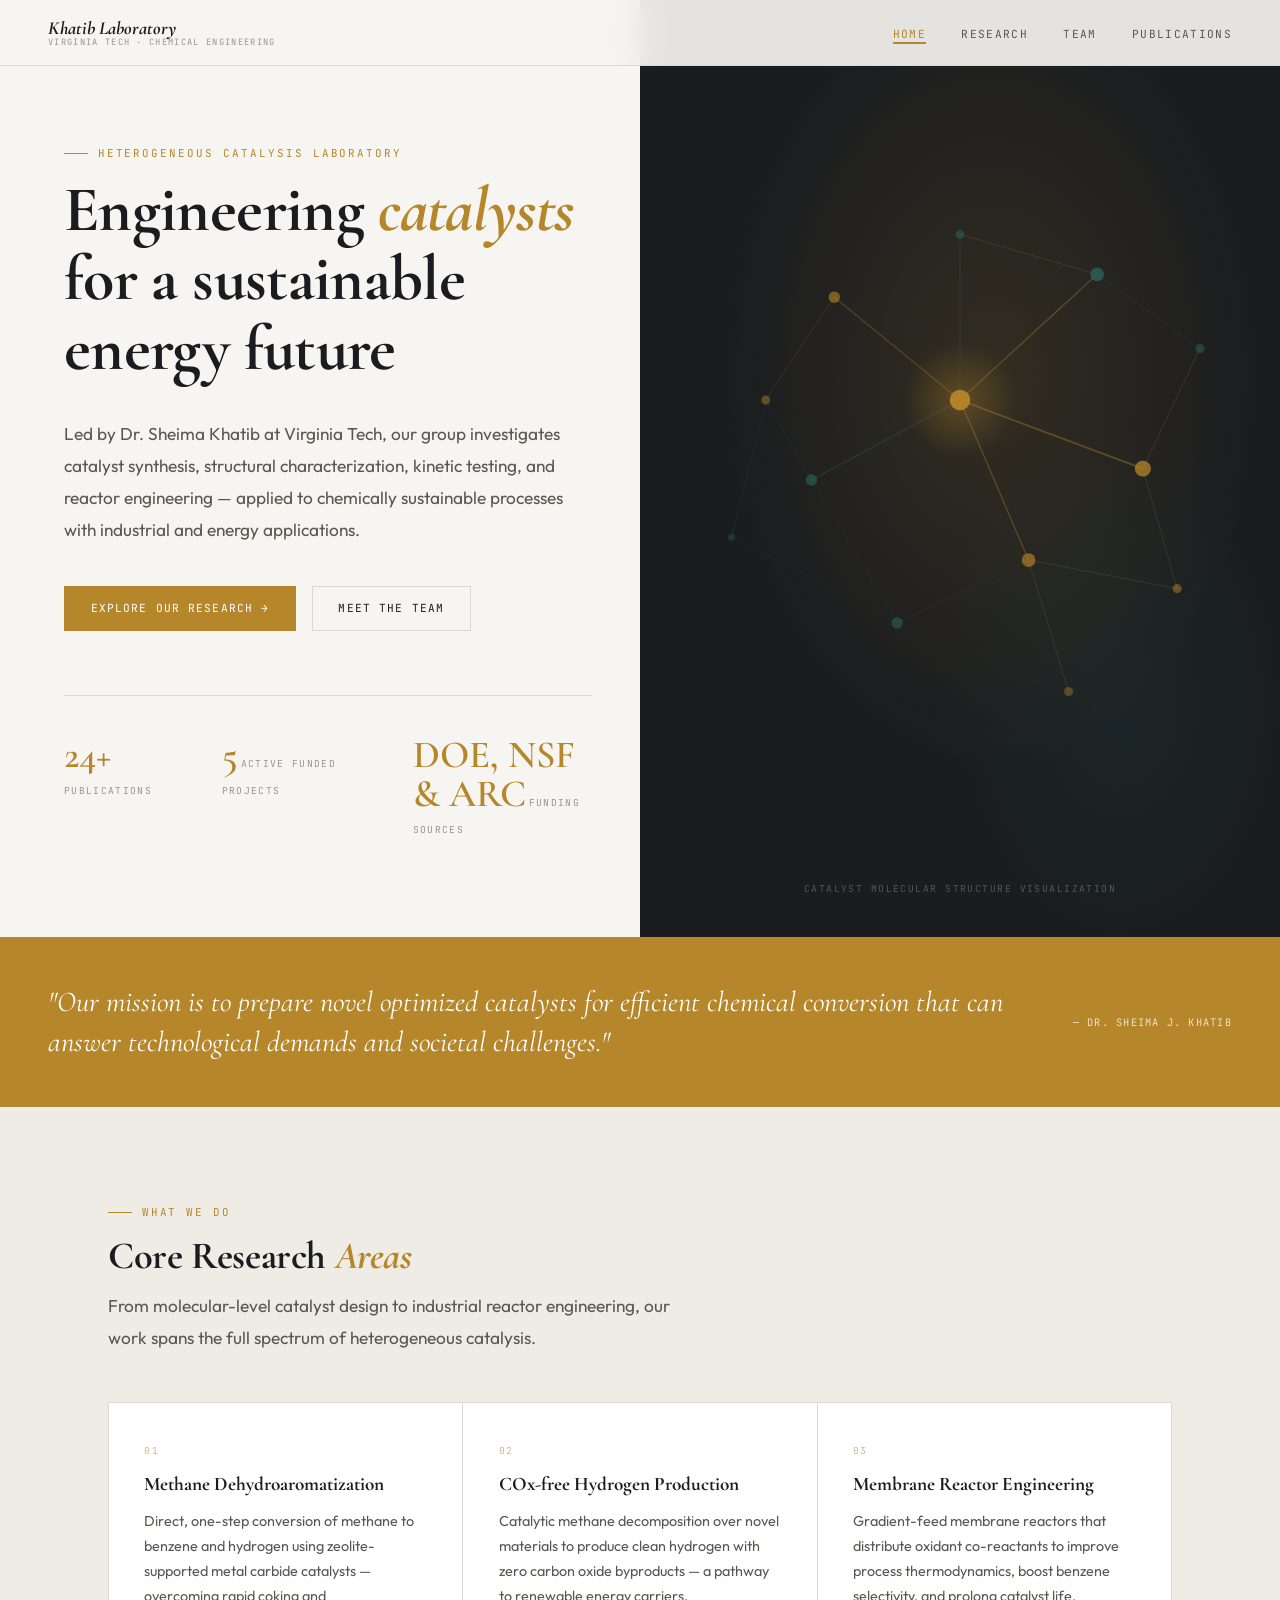
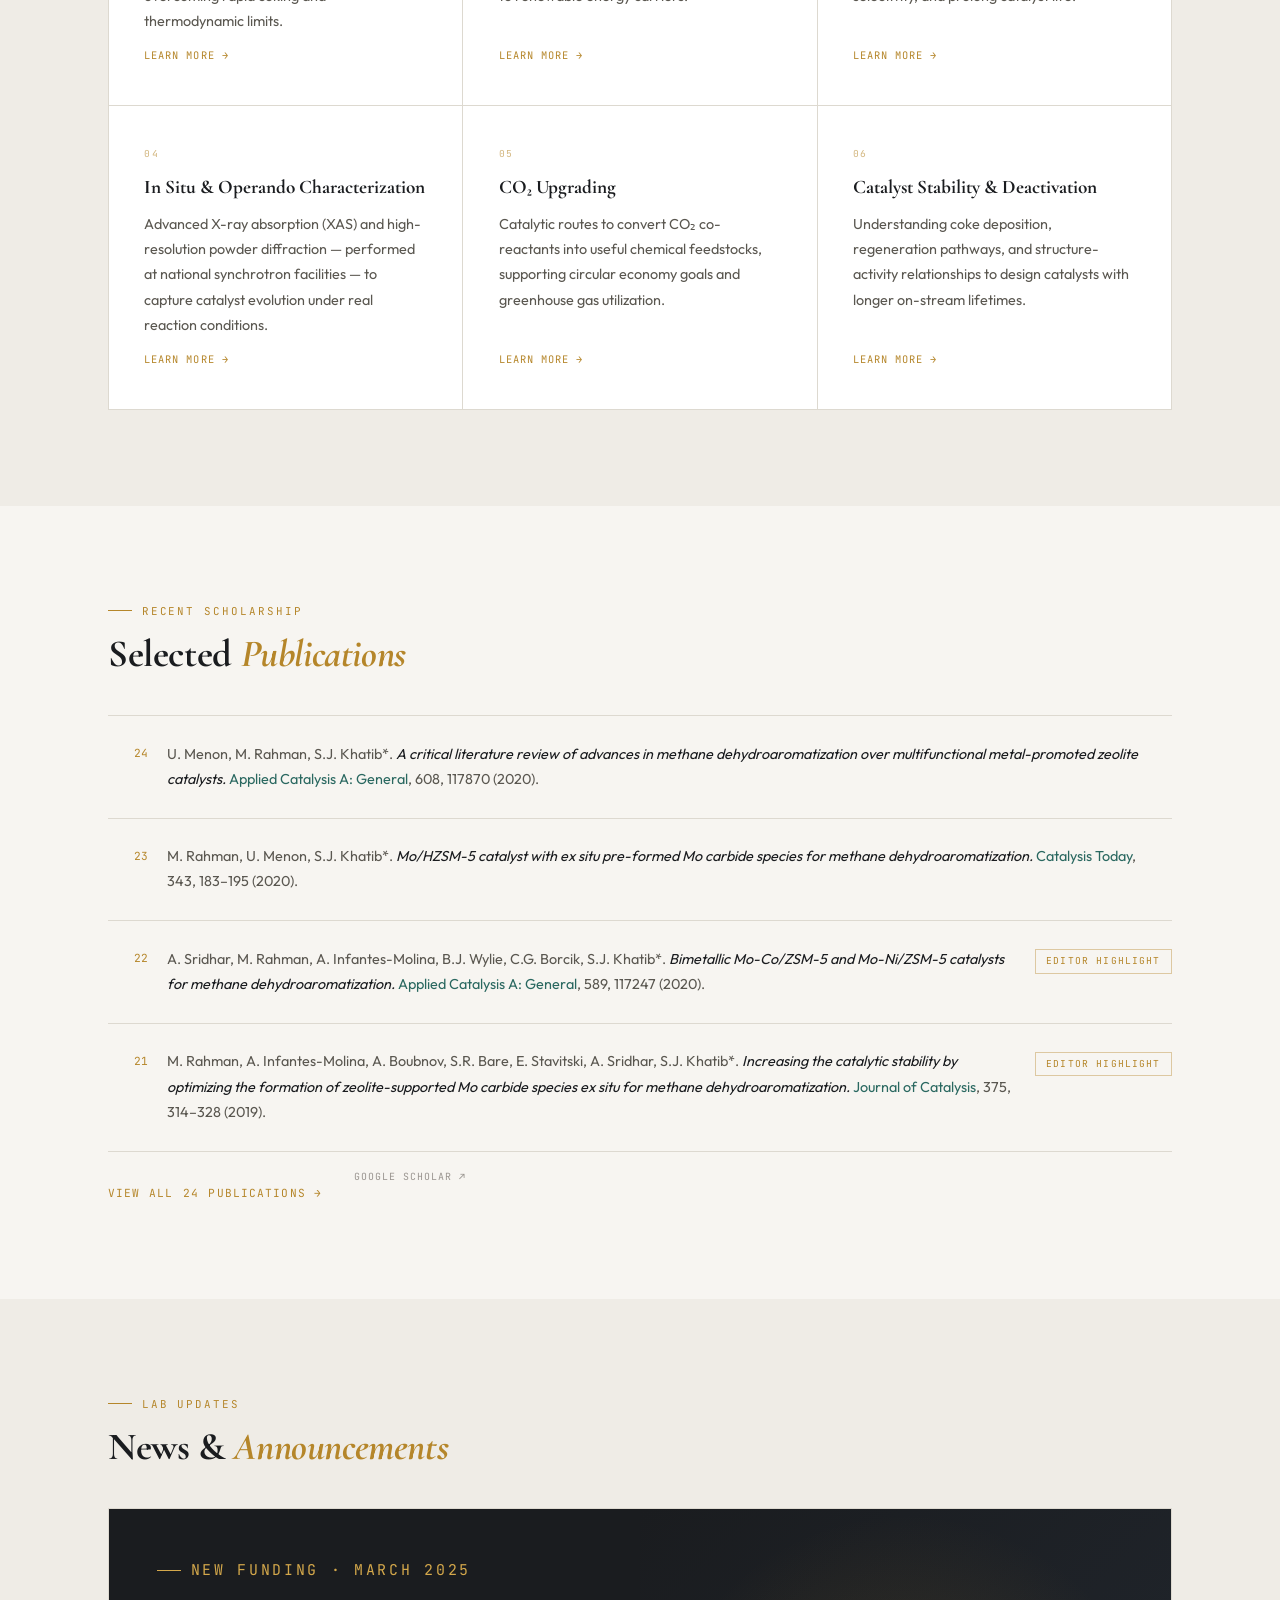
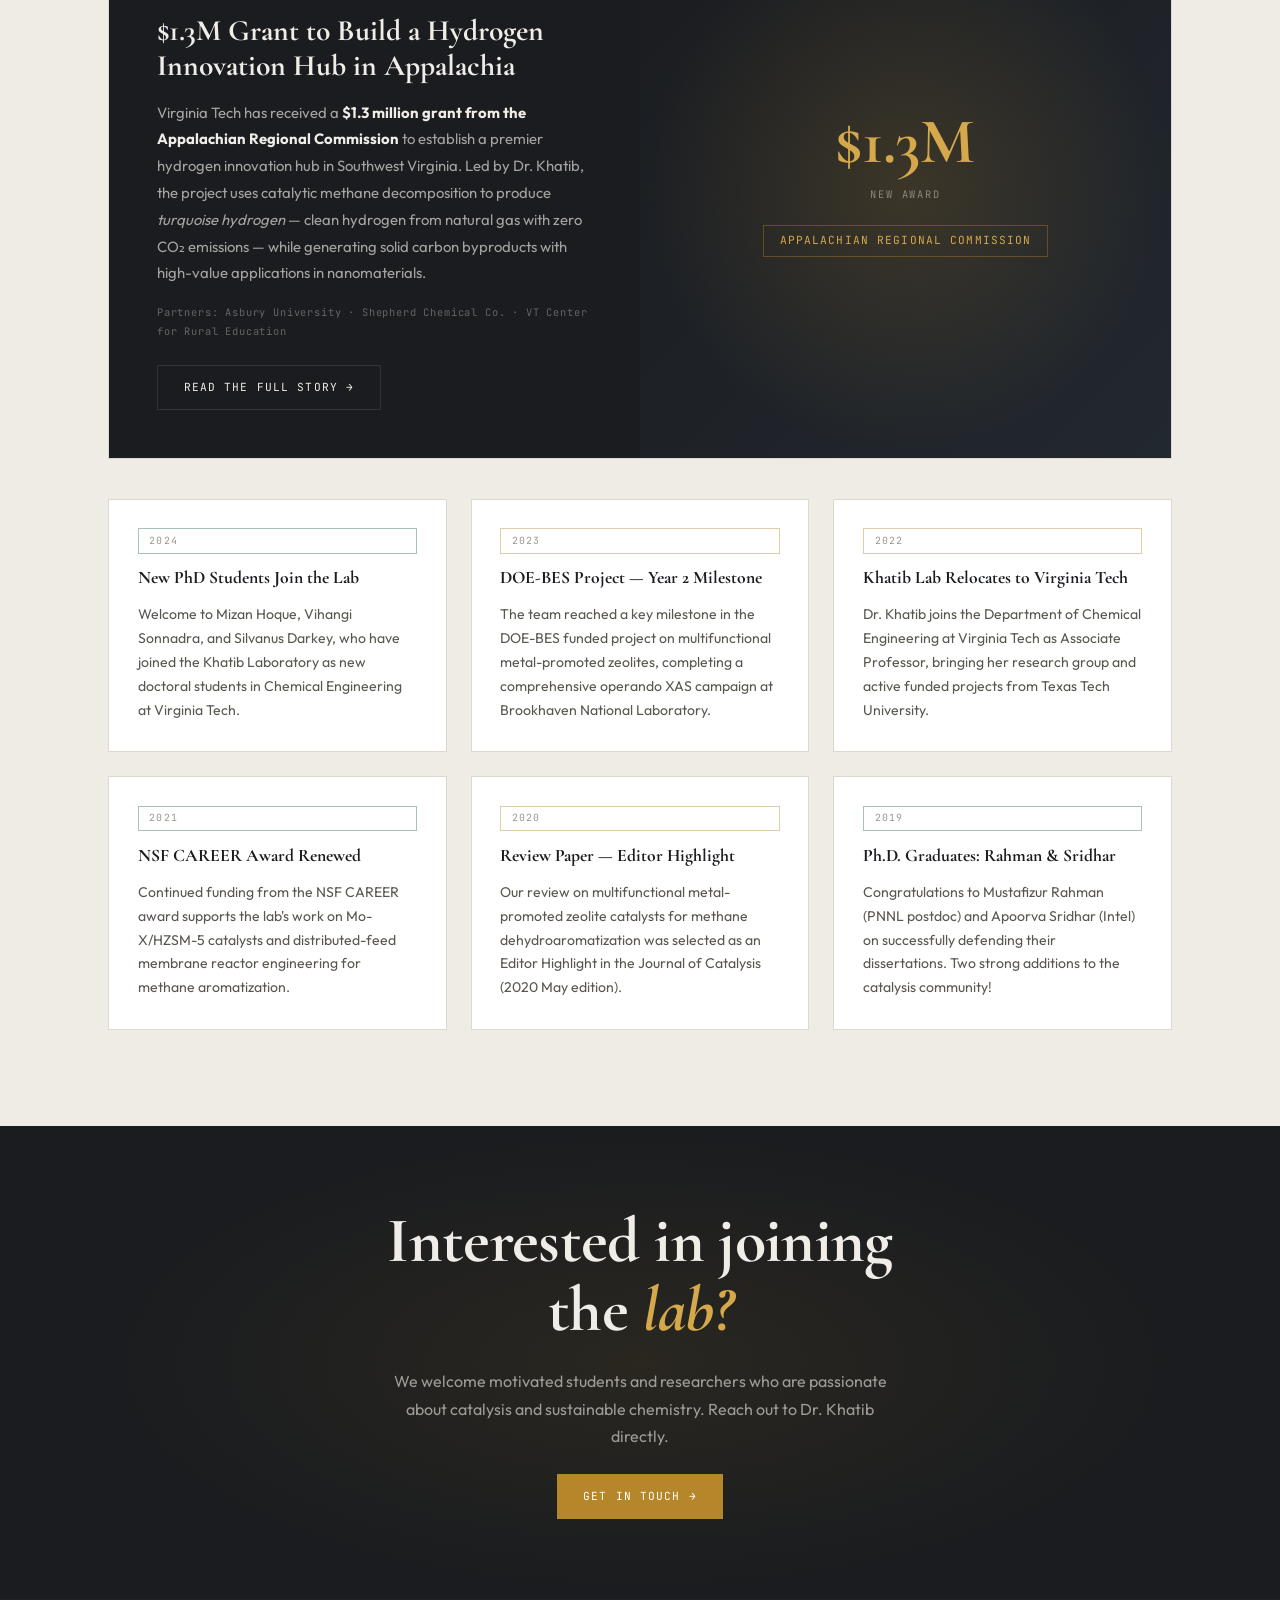
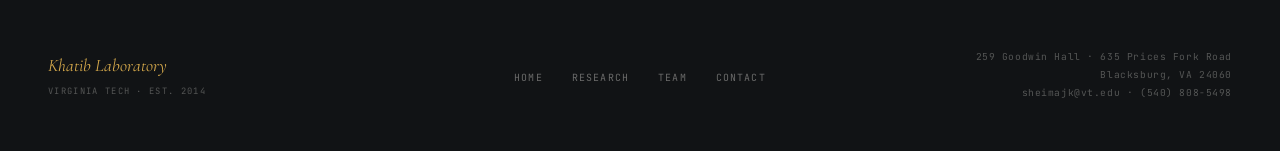
==== index.html @ e1c75690 "Add files via upload Initial Khatib Lab website" ====
<!DOCTYPE html>
<html lang="en">
<head>
  <meta charset="UTF-8">
  <meta name="viewport" content="width=device-width, initial-scale=1.0">
  <meta name="description" content="Khatib Laboratory at Virginia Tech studies heterogeneous catalysis, methane conversion, hydrogen production, catalyst characterization, and reactor engineering.">
  <meta name="theme-color" content="#f7f5f1">
  <title>Khatib Laboratory — Virginia Tech</title>
  <link rel="stylesheet" href="style.css">
  <style>
    /* ══ PAGE-SPECIFIC: index.html ══ */

    /* Hero */
    .hero {
      min-height: 100vh;
      display: grid;
      grid-template-columns: 1fr 1fr;
      overflow: hidden;
    }

    .hero__left {
      display: flex;
      flex-direction: column;
      justify-content: center;
      padding: 9rem var(--gutter) 6rem calc(var(--gutter) + 1rem);
      position: relative;
      z-index: 1;
    }

    .hero__left .display-title { margin-bottom: 1.4rem; }
    .hero__left .lead { margin-bottom: 2.5rem; }

    .hero__cta { display: flex; gap: 1rem; flex-wrap: wrap; }

    .hero__stats {
      margin-top: 4rem;
      display: flex;
      gap: 3rem;
      padding-top: 2.5rem;
      border-top: 1px solid var(--border);
    }
    .hero__stat .num {
      font-family: var(--font-display);
      font-size: 2.4rem;
      font-weight: 600;
      color: var(--gold);
      line-height: 1;
    }
    .hero__stat .lbl {
      font-family: var(--font-mono);
      font-size: 0.6rem;
      letter-spacing: 0.14em;
      text-transform: uppercase;
      color: var(--ink-light);
      margin-top: 0.3rem;
    }

    .hero__right {
      background: var(--bg-dark);
      position: relative;
      overflow: hidden;
    }
    .hero__right::before {
      content: '';
      position: absolute;
      inset: 0;
      background:
        radial-gradient(ellipse 65% 65% at 55% 40%, rgba(181,134,42,0.16) 0%, transparent 65%),
        radial-gradient(ellipse 50% 50% at 75% 75%, rgba(42,104,96,0.12) 0%, transparent 60%);
    }
    .hero__right svg {
      position: absolute;
      inset: 0;
      width: 100%;
      height: 100%;
    }
    .hero__right-label {
      position: absolute;
      bottom: 2.5rem;
      left: 3rem;
      right: 3rem;
      font-family: var(--font-mono);
      font-size: 0.6rem;
      letter-spacing: 0.15em;
      text-transform: uppercase;
      color: rgba(255,255,255,0.25);
      text-align: center;
    }

    /* Mission strip */
    .mission {
      background: var(--gold);
      color: #fff;
      padding: 2.8rem var(--gutter);
      display: flex;
      align-items: center;
      gap: 3rem;
    }
    .mission__quote {
      font-family: var(--font-display);
      font-size: clamp(1.25rem, 2.5vw, 1.8rem);
      font-style: italic;
      font-weight: 400;
      line-height: 1.4;
      flex: 1;
    }
    .mission__attr {
      font-family: var(--font-mono);
      font-size: 0.65rem;
      letter-spacing: 0.12em;
      text-transform: uppercase;
      opacity: 0.75;
      white-space: nowrap;
    }

    /* Research highlights */
    .highlights__grid {
      display: grid;
      grid-template-columns: repeat(3, 1fr);
      gap: 1px;
      background: var(--border);
      border: 1px solid var(--border);
      margin-top: 3rem;
    }
    .highlight-card {
      background: var(--surface);
      padding: 2.5rem 2.2rem;
      position: relative;
      transition: background 0.2s;
      display: flex;
      flex-direction: column;
      gap: 0.8rem;
    }
    .highlight-card:hover { background: var(--bg-alt); }
    .highlight-card__num {
      font-family: var(--font-mono);
      font-size: 0.6rem;
      color: var(--gold);
      letter-spacing: 0.15em;
      opacity: 0.6;
    }
    .highlight-card h3 {
      font-family: var(--font-display);
      font-size: 1.2rem;
      font-weight: 700;
      line-height: 1.25;
    }
    .highlight-card p {
      font-size: 0.9rem;
      color: var(--ink-mid);
      line-height: 1.75;
    }
    .highlight-card__link {
      margin-top: auto;
      font-family: var(--font-mono);
      font-size: 0.65rem;
      letter-spacing: 0.1em;
      text-transform: uppercase;
      color: var(--gold);
      transition: gap 0.2s;
      display: flex;
      align-items: center;
      gap: 0.4rem;
    }
    .highlight-card:hover .highlight-card__link { gap: 0.8rem; }

    /* Publications preview */
    .pub-preview__list { margin-top: 2.5rem; }

    .pub-row {
      display: grid;
      grid-template-columns: 2.5rem 1fr auto;
      align-items: start;
      gap: 1.2rem;
      padding: 1.6rem 0;
      border-bottom: 1px solid var(--border);
      transition: padding-left 0.2s;
    }
    .pub-row:hover { padding-left: 0.4rem; }
    .pub-row:first-child { border-top: 1px solid var(--border); }

    .pub-row__num {
      font-family: var(--font-mono);
      font-size: 0.7rem;
      color: var(--gold);
      padding-top: 0.15rem;
      text-align: right;
    }
    .pub-row__body { font-size: 0.9rem; line-height: 1.75; color: var(--ink-mid); }
    .pub-row__body .title { font-style: italic; color: var(--ink); }
    .pub-row__body .journal { color: var(--teal); }
    .pub-row__badge {
      display: flex;
      align-items: start;
      padding-top: 0.15rem;
    }

    .pub-all-link {
      margin-top: 2rem;
      display: flex;
      align-items: center;
      gap: 0.6rem;
      font-family: var(--font-mono);
      font-size: 0.7rem;
      letter-spacing: 0.1em;
      text-transform: uppercase;
      color: var(--gold);
      width: fit-content;
    }
    .pub-all-link:hover { color: var(--rust); }

    /* News spotlight (featured item) */
    .news__spotlight {
      display: grid;
      grid-template-columns: 1fr 1fr;
      background: var(--bg-dark);
      border: 1px solid var(--border);
      margin-top: 2.5rem;
      margin-bottom: 1.5rem;
      overflow: hidden;
      position: relative;
    }
    .news__spotlight::before {
      content: 'Latest Highlight';
      position: absolute;
      top: 1.4rem; right: 1.6rem;
      font-family: var(--font-mono);
      font-size: 0.58rem;
      letter-spacing: 0.18em;
      text-transform: uppercase;
      color: var(--gold-light);
      opacity: 0.7;
    }
    .news__spotlight-content {
      padding: 3rem 3rem 3rem 3rem;
      display: flex;
      flex-direction: column;
      justify-content: center;
      gap: 1rem;
    }
    .news__spotlight-content .eyebrow {
      color: var(--gold-light);
    }
    .news__spotlight-content .eyebrow::before {
      background: var(--gold-light);
    }
    .news__spotlight-content h3 {
      font-family: var(--font-display);
      font-size: clamp(1.3rem, 2.5vw, 1.85rem);
      font-weight: 700;
      line-height: 1.2;
      color: #f0ede8;
    }
    .news__spotlight-content p {
      font-size: 0.93rem;
      color: rgba(240,237,232,0.65);
      line-height: 1.8;
    }
    .news__spotlight-content .spotlight-meta {
      font-family: var(--font-mono);
      font-size: 0.65rem;
      letter-spacing: 0.08em;
      color: rgba(240,237,232,0.35);
    }
    .news__spotlight-content a.btn {
      align-self: flex-start;
      margin-top: 0.5rem;
    }
    .news__spotlight-visual {
      background: linear-gradient(135deg, #1a1c1f 0%, #222830 100%);
      display: flex;
      align-items: center;
      justify-content: center;
      padding: 3rem;
      position: relative;
      overflow: hidden;
    }
    .news__spotlight-visual::before {
      content: '';
      position: absolute;
      inset: 0;
      background: radial-gradient(ellipse 70% 70% at 50% 50%, rgba(181,134,42,0.2) 0%, transparent 70%);
    }
    .news__spotlight-badge {
      position: relative;
      z-index: 1;
      text-align: center;
      display: flex;
      flex-direction: column;
      align-items: center;
      gap: 0.8rem;
    }
    .news__spotlight-badge .amount {
      font-family: var(--font-display);
      font-size: 4rem;
      font-weight: 700;
      color: var(--gold-light);
      line-height: 1;
    }
    .news__spotlight-badge .amount-label {
      font-family: var(--font-mono);
      font-size: 0.65rem;
      letter-spacing: 0.18em;
      text-transform: uppercase;
      color: rgba(240,237,232,0.45);
    }
    .news__spotlight-badge .funder {
      font-family: var(--font-mono);
      font-size: 0.7rem;
      letter-spacing: 0.1em;
      text-transform: uppercase;
      color: var(--gold-light);
      border: 1px solid rgba(181,134,42,0.4);
      padding: 0.35rem 1rem;
      margin-top: 0.5rem;
    }

    /* News */
    .news__grid {
      display: grid;
      grid-template-columns: repeat(3, 1fr);
      gap: 1.5rem;
      margin-top: 2.5rem;
    }
    .news-card {
      background: var(--surface);
      border: 1px solid var(--border);
      padding: 1.8rem;
      display: flex;
      flex-direction: column;
      gap: 0.8rem;
      transition: box-shadow 0.25s, transform 0.25s;
    }
    .news-card:hover {
      box-shadow: 0 8px 32px rgba(0,0,0,0.08);
      transform: translateY(-3px);
    }
    .news-card__date {
      font-family: var(--font-mono);
      font-size: 0.62rem;
      letter-spacing: 0.12em;
      color: var(--ink-light);
    }
    .news-card h3 {
      font-family: var(--font-display);
      font-size: 1.1rem;
      font-weight: 700;
      line-height: 1.35;
    }
    .news-card p { font-size: 0.88rem; color: var(--ink-mid); line-height: 1.7; }

    /* CTA strip */
    .cta-strip {
      background: var(--bg-dark);
      padding: 5rem var(--gutter);
      text-align: center;
      display: flex;
      flex-direction: column;
      align-items: center;
      gap: 1.5rem;
      position: relative;
      overflow: hidden;
    }
    .cta-strip::before {
      content: '';
      position: absolute;
      inset: 0;
      background: radial-gradient(ellipse 60% 70% at 50% 50%, rgba(181,134,42,0.1) 0%, transparent 70%);
    }
    .cta-strip .display-title { color: #f0ede8; position: relative; }
    .cta-strip .display-title em { color: var(--gold-light); }
    .cta-strip p {
      color: rgba(240,237,232,0.6);
      max-width: 500px;
      position: relative;
      font-size: 1rem;
    }
    .cta-strip .btn { position: relative; }

    /* Footer */
    .site-footer {
      background: #111315;
      color: rgba(240,237,232,0.55);
      padding: 3rem var(--gutter);
      display: grid;
      grid-template-columns: 1fr auto 1fr;
      align-items: center;
      gap: 2rem;
      border-top: 1px solid rgba(255,255,255,0.06);
    }
    .footer__brand {
      font-family: var(--font-display);
      font-size: 1.1rem;
      font-style: italic;
      color: var(--gold-light);
    }
    .footer__brand small {
      display: block;
      font-family: var(--font-mono);
      font-size: 0.55rem;
      letter-spacing: 0.15em;
      text-transform: uppercase;
      color: rgba(240,237,232,0.3);
      font-style: normal;
      margin-top: 0.2rem;
    }
    .footer__links {
      display: flex;
      gap: 1.8rem;
      list-style: none;
    }
    .footer__links a {
      font-family: var(--font-mono);
      font-size: 0.62rem;
      letter-spacing: 0.12em;
      text-transform: uppercase;
      color: rgba(240,237,232,0.4);
      transition: color 0.2s;
    }
    .footer__links a:hover { color: var(--gold-light); }
    .footer__info {
      text-align: right;
      font-family: var(--font-mono);
      font-size: 0.6rem;
      letter-spacing: 0.06em;
      line-height: 1.9;
      color: rgba(240,237,232,0.3);
    }

    /* Responsive */
    @media (max-width: 900px) {
      .hero { grid-template-columns: 1fr; }
      .hero__right { display: none; }
      .hero__left { padding: 8rem 1.5rem 5rem; }
      .hero__stats { gap: 2rem; flex-wrap: wrap; }
      .mission { flex-direction: column; gap: 1rem; }
      .mission__attr { white-space: normal; }
      .highlights__grid { grid-template-columns: 1fr; }
      .news__spotlight { grid-template-columns: 1fr; }
      .news__spotlight-visual { min-height: 200px; }
      .news__spotlight::before { display: none; }
      .news__grid { grid-template-columns: 1fr; }
      .site-footer { grid-template-columns: 1fr; text-align: center; }
      .footer__info { text-align: center; }
      .footer__links { justify-content: center; flex-wrap: wrap; }
    }
    @media (max-width: 600px) {
      .pub-row { grid-template-columns: 2rem 1fr; }
      .pub-row__badge { display: none; }
    }
  </style>
</head>
<body>

  <!-- ══ NAVIGATION ══ -->
  <nav class="site-nav" id="mainNav">
    <a href="index.html" class="nav-logo">
      <span class="nav-logo__name">Khatib Laboratory</span>
      <span class="nav-logo__sub">Virginia Tech · Chemical Engineering</span>
    </a>
    <button class="nav-toggle" id="navToggle" type="button" aria-label="Toggle menu" aria-controls="navLinks" aria-expanded="false">
      <span></span><span></span><span></span>
    </button>
    <ul class="nav-links" id="navLinks">
      <li><a href="index.html" class="active">Home</a></li>
      <li><a href="research.html">Research</a></li>
      <li><a href="team.html">Team</a></li>
      <li><a href="publications.html">Publications</a></li>
    </ul>
  </nav>

  <!-- ══ HERO ══ -->
  <section class="hero">
    <div class="hero__left">
      <p class="eyebrow">Heterogeneous Catalysis Laboratory</p>

      <h1 class="display-title">
        Engineering <em>catalysts</em><br>
        for a sustainable<br>
        energy future
      </h1>

      <p class="lead">
        Led by Dr. Sheima Khatib at Virginia Tech, our group investigates
        catalyst synthesis, structural characterization, kinetic testing,
        and reactor engineering — applied to chemically sustainable
        processes with industrial and energy applications.
      </p>

      <div class="hero__cta">
        <a href="research.html" class="btn btn--gold">Explore Our Research →</a>
        <a href="team.html"     class="btn btn--outline">Meet the Team</a>
      </div>

      <div class="hero__stats">
        <div class="hero__stat">
          <span class="num">24+</span>
          <span class="lbl">Publications</span>
        </div>
        <div class="hero__stat">
          <span class="num">5</span>
          <span class="lbl">Active Funded Projects</span>
        </div>
        <div class="hero__stat">
          <span class="num">DOE, NSF<br>&amp; ARC</span>
          <span class="lbl">Funding Sources</span>
        </div>
      </div>
    </div>

    <div class="hero__right" aria-hidden="true">
      <!-- Decorative molecular network -->
      <svg viewBox="0 0 560 720" fill="none" xmlns="http://www.w3.org/2000/svg">
        <defs>
          <radialGradient id="nodeGlow" cx="50%" cy="50%" r="50%">
            <stop offset="0%" stop-color="#b5862a" stop-opacity="0.35"/>
            <stop offset="100%" stop-color="#b5862a" stop-opacity="0"/>
          </radialGradient>
        </defs>
        <!-- Bonds -->
        <line x1="280" y1="300" x2="400" y2="190" stroke="#b5862a" stroke-width="1.2" opacity="0.35"/>
        <line x1="280" y1="300" x2="170" y2="210" stroke="#b5862a" stroke-width="1.2" opacity="0.3"/>
        <line x1="280" y1="300" x2="440" y2="360" stroke="#b5862a" stroke-width="1.5" opacity="0.4"/>
        <line x1="280" y1="300" x2="150" y2="370" stroke="#2a6860" stroke-width="1.2" opacity="0.3"/>
        <line x1="280" y1="300" x2="340" y2="440" stroke="#b5862a" stroke-width="1.2" opacity="0.35"/>
        <line x1="280" y1="300" x2="280" y2="155" stroke="#2a6860" stroke-width="1" opacity="0.25"/>
        <line x1="400" y1="190" x2="280" y2="155" stroke="#b5862a" stroke-width="0.8" opacity="0.2"/>
        <line x1="400" y1="190" x2="490" y2="255" stroke="#2a6860" stroke-width="0.8" opacity="0.25"/>
        <line x1="440" y1="360" x2="490" y2="255" stroke="#b5862a" stroke-width="0.8" opacity="0.22"/>
        <line x1="440" y1="360" x2="470" y2="465" stroke="#b5862a" stroke-width="0.8" opacity="0.2"/>
        <line x1="340" y1="440" x2="470" y2="465" stroke="#b5862a" stroke-width="0.8" opacity="0.2"/>
        <line x1="340" y1="440" x2="225" y2="495" stroke="#2a6860" stroke-width="0.8" opacity="0.2"/>
        <line x1="340" y1="440" x2="375" y2="555" stroke="#b5862a" stroke-width="0.8" opacity="0.18"/>
        <line x1="150" y1="370" x2="110" y2="300" stroke="#2a6860" stroke-width="0.8" opacity="0.2"/>
        <line x1="150" y1="370" x2="225" y2="495" stroke="#2a6860" stroke-width="0.8" opacity="0.18"/>
        <line x1="170" y1="210" x2="110" y2="300" stroke="#b5862a" stroke-width="0.8" opacity="0.2"/>
        <line x1="110" y1="300" x2="80" y2="420" stroke="#2a6860" stroke-width="0.8" opacity="0.15"/>
        <line x1="225" y1="495" x2="80" y2="420" stroke="#2a6860" stroke-width="0.7" opacity="0.15"/>
        <!-- Main node glow -->
        <circle cx="280" cy="300" r="50" fill="url(#nodeGlow)"/>
        <!-- Nodes -->
        <circle cx="280" cy="300" r="9"  fill="#b5862a" opacity="0.95"/>
        <circle cx="400" cy="190" r="6"  fill="#2a6860" opacity="0.75"/>
        <circle cx="170" cy="210" r="5"  fill="#b5862a" opacity="0.6"/>
        <circle cx="440" cy="360" r="7"  fill="#b5862a" opacity="0.75"/>
        <circle cx="150" cy="370" r="5"  fill="#2a6860" opacity="0.6"/>
        <circle cx="340" cy="440" r="6"  fill="#b5862a" opacity="0.65"/>
        <circle cx="225" cy="495" r="5"  fill="#2a6860" opacity="0.55"/>
        <circle cx="470" cy="465" r="4"  fill="#b5862a" opacity="0.5"/>
        <circle cx="280" cy="155" r="4"  fill="#2a6860" opacity="0.5"/>
        <circle cx="110" cy="300" r="4"  fill="#b5862a" opacity="0.45"/>
        <circle cx="490" cy="255" r="4"  fill="#2a6860" opacity="0.5"/>
        <circle cx="375" cy="555" r="4"  fill="#b5862a" opacity="0.4"/>
        <circle cx="80"  cy="420" r="3"  fill="#2a6860" opacity="0.35"/>
      </svg>
      <p class="hero__right-label">Catalyst molecular structure visualization</p>
    </div>
  </section>

  <!-- ══ MISSION STRIP ══ -->
  <div class="mission reveal">
    <p class="mission__quote">
      "Our mission is to prepare novel optimized catalysts for efficient
      chemical conversion that can answer technological demands and societal challenges."
    </p>
    <span class="mission__attr">— Dr. Sheima J. Khatib</span>
  </div>

  <!-- ══ RESEARCH HIGHLIGHTS ══ -->
  <section class="section section--alt">
    <div class="container">
      <p class="eyebrow reveal">What We Do</p>
      <h2 class="section-title reveal">Core Research <em>Areas</em></h2>
      <p class="lead reveal">
        From molecular-level catalyst design to industrial reactor engineering,
        our work spans the full spectrum of heterogeneous catalysis.
      </p>

      <div class="highlights__grid">
        <div class="highlight-card reveal reveal-delay-1">
          <span class="highlight-card__num">01</span>
          <h3>Methane Dehydroaromatization</h3>
          <p>Direct, one-step conversion of methane to benzene and hydrogen using zeolite-supported metal carbide catalysts — overcoming rapid coking and thermodynamic limits.</p>
          <a href="research.html#mda" class="highlight-card__link">Learn more →</a>
        </div>
        <div class="highlight-card reveal reveal-delay-2">
          <span class="highlight-card__num">02</span>
          <h3>COx-free Hydrogen Production</h3>
          <p>Catalytic methane decomposition over novel materials to produce clean hydrogen with zero carbon oxide byproducts — a pathway to renewable energy carriers.</p>
          <a href="research.html#hydrogen" class="highlight-card__link">Learn more →</a>
        </div>
        <div class="highlight-card reveal reveal-delay-3">
          <span class="highlight-card__num">03</span>
          <h3>Membrane Reactor Engineering</h3>
          <p>Gradient-feed membrane reactors that distribute oxidant co-reactants to improve process thermodynamics, boost benzene selectivity, and prolong catalyst life.</p>
          <a href="research.html#membranes" class="highlight-card__link">Learn more →</a>
        </div>
        <div class="highlight-card reveal reveal-delay-1">
          <span class="highlight-card__num">04</span>
          <h3>In Situ &amp; Operando Characterization</h3>
          <p>Advanced X-ray absorption (XAS) and high-resolution powder diffraction — performed at national synchrotron facilities — to capture catalyst evolution under real reaction conditions.</p>
          <a href="research.html#characterization" class="highlight-card__link">Learn more →</a>
        </div>
        <div class="highlight-card reveal reveal-delay-2">
          <span class="highlight-card__num">05</span>
          <h3>CO₂ Upgrading</h3>
          <p>Catalytic routes to convert CO₂ co-reactants into useful chemical feedstocks, supporting circular economy goals and greenhouse gas utilization.</p>
          <a href="research.html#co2" class="highlight-card__link">Learn more →</a>
        </div>
        <div class="highlight-card reveal reveal-delay-3">
          <span class="highlight-card__num">06</span>
          <h3>Catalyst Stability &amp; Deactivation</h3>
          <p>Understanding coke deposition, regeneration pathways, and structure-activity relationships to design catalysts with longer on-stream lifetimes.</p>
          <a href="research.html#stability" class="highlight-card__link">Learn more →</a>
        </div>
      </div>
    </div>
  </section>

  <!-- ══ PUBLICATIONS PREVIEW ══ -->
  <section class="section">
    <div class="container">
      <p class="eyebrow reveal">Recent Scholarship</p>
      <h2 class="section-title reveal">Selected <em>Publications</em></h2>

      <div class="pub-preview__list">

        <div class="pub-row reveal">
          <span class="pub-row__num">24</span>
          <div class="pub-row__body">
            U. Menon, M. Rahman, S.J. Khatib*.
            <span class="title">A critical literature review of advances in methane dehydroaromatization over multifunctional metal-promoted zeolite catalysts.</span>
            <span class="journal">Applied Catalysis A: General</span>, 608, 117870 (2020).
          </div>
          <div class="pub-row__badge"></div>
        </div>

        <div class="pub-row reveal">
          <span class="pub-row__num">22</span>
          <div class="pub-row__body">
            A. Sridhar, M. Rahman, A. Infantes-Molina, B.J. Wylie, C.G. Borcik, S.J. Khatib*.
            <span class="title">Bimetallic Mo-Co/ZSM-5 and Mo-Ni/ZSM-5 catalysts for methane dehydroaromatization.</span>
            <span class="journal">Applied Catalysis A: General</span>, 589, 117247 (2020).
          </div>
          <div class="pub-row__badge"></div>
        </div>

        <div class="pub-row reveal">
          <span class="pub-row__num">21</span>
          <div class="pub-row__body">
            M. Rahman, A. Infantes-Molina, A. Boubnov, S.R. Bare, E. Stavitski, A. Sridhar, S.J. Khatib*.
            <span class="title">Increasing the catalytic stability by optimizing the formation of zeolite-supported Mo carbide species ex situ for methane dehydroaromatization.</span>
            <span class="journal">Journal of Catalysis</span>, 375, 314–328 (2019).
          </div>
          <div class="pub-row__badge">
            <span class="tag tag--gold">Editor Highlight</span>
          </div>
        </div>

        <div class="pub-row reveal">
          <span class="pub-row__num">19</span>
          <div class="pub-row__body">
            A. Sridhar, M. Rahman, S.J. Khatib*.
            <span class="title">Enhancement of Mo/ZSM-5 catalysts in methane aromatization by addition of Fe promoters and by reduction/carburization pretreatment.</span>
            <span class="journal">ChemCatChem</span>, 10(12), 2571–2583 (2018).
          </div>
          <div class="pub-row__badge">
            <span class="tag tag--teal">Cover Feature</span>
          </div>
        </div>

      </div>

      <div style="display:flex;align-items:center;gap:2rem;flex-wrap:wrap;" class="reveal">
        <a href="publications.html" class="pub-all-link">
          View all <span data-publication-count>24</span> publications →
        </a>
        <a href="https://scholar.google.com/citations?user=nKNyE24AAAAJ&hl=en" target="_blank" style="font-family:var(--font-mono);font-size:0.62rem;letter-spacing:0.1em;text-transform:uppercase;color:var(--ink-light);text-decoration:none;transition:color 0.2s;" onmouseover="this.style.color='var(--teal)'" onmouseout="this.style.color='var(--ink-light)'">
          Google Scholar ↗
        </a>
      </div>
    </div>
  </section>

  <!-- ══ NEWS ══ -->
  <section class="section section--alt">
    <div class="container">
      <p class="eyebrow reveal">Lab Updates</p>
      <h2 class="section-title reveal">News &amp; <em>Announcements</em></h2>

      <!-- ── SPOTLIGHT: ARC Grant ── -->
      <div class="news__spotlight reveal">
        <div class="news__spotlight-content">
          <p class="eyebrow">New Funding · March 2025</p>
          <h3>$1.3M Grant to Build a Hydrogen Innovation Hub in Appalachia</h3>
          <p>
            Virginia Tech has received a <strong style="color:#f0ede8;">$1.3 million grant from the Appalachian
            Regional Commission</strong> to establish a premier hydrogen innovation hub in Southwest Virginia.
            Led by Dr. Khatib, the project uses catalytic methane decomposition to produce
            <em>turquoise hydrogen</em> — clean hydrogen from natural gas with zero CO₂ emissions —
            while generating solid carbon byproducts with high-value applications in nanomaterials.
          </p>
          <p class="spotlight-meta">
            Partners: Asbury University · Shepherd Chemical Co. · VT Center for Rural Education
          </p>
          <a href="https://news.vt.edu/articles/2025/03/eng-che-khatib-receives-grant-to-revolutionize-appalachian-energy-industries.html"
             target="_blank" class="btn btn--outline-light">
            Read the Full Story →
          </a>
        </div>
        <div class="news__spotlight-visual" aria-hidden="true">
          <div class="news__spotlight-badge">
            <span class="amount">$1.3M</span>
            <span class="amount-label">New Award</span>
            <span class="funder">Appalachian Regional Commission</span>
          </div>
        </div>
      </div>

      <!-- ── Regular news cards ── -->
      <div class="news__grid">
        <div class="news-card reveal reveal-delay-1">
          <span class="news-card__date tag tag--teal">2024</span>
          <h3>New PhD Students Join the Lab</h3>
          <p>Welcome to Mizan Hoque, Vihangi Sonnadra, and Silvanus Darkey, who have joined the Khatib Laboratory as new doctoral students in Chemical Engineering at Virginia Tech.</p>
        </div>
        <div class="news-card reveal reveal-delay-2">
          <span class="news-card__date tag tag--gold">2023</span>
          <h3>DOE-BES Project — Year 2 Milestone</h3>
          <p>The team reached a key milestone in the DOE-BES funded project on multifunctional metal-promoted zeolites, completing a comprehensive operando XAS campaign at Brookhaven National Laboratory.</p>
        </div>
        <div class="news-card reveal reveal-delay-3">
          <span class="news-card__date tag tag--gold">2022</span>
          <h3>Khatib Lab Relocates to Virginia Tech</h3>
          <p>Dr. Khatib joins the Department of Chemical Engineering at Virginia Tech as Associate Professor, bringing her research group and active funded projects from Texas Tech University.</p>
        </div>
        <div class="news-card reveal reveal-delay-1">
          <span class="news-card__date tag tag--teal">2021</span>
          <h3>NSF CAREER Award Renewed</h3>
          <p>Continued funding from the NSF CAREER award supports the lab's work on Mo-X/HZSM-5 catalysts and distributed-feed membrane reactor engineering for methane aromatization.</p>
        </div>
        <div class="news-card reveal reveal-delay-2">
          <span class="news-card__date tag tag--gold">2020</span>
          <h3>Review Paper — Editor Highlight</h3>
          <p>Our review on multifunctional metal-promoted zeolite catalysts for methane dehydroaromatization was selected as an Editor Highlight in the Journal of Catalysis (2020 May edition).</p>
        </div>
        <div class="news-card reveal reveal-delay-3">
          <span class="news-card__date tag tag--teal">2019</span>
          <h3>Ph.D. Graduates: Rahman &amp; Sridhar</h3>
          <p>Congratulations to Mustafizur Rahman (PNNL postdoc) and Apoorva Sridhar (Intel) on successfully defending their dissertations. Two strong additions to the catalysis community!</p>
        </div>
      </div>
    </div>
  </section>

  <!-- ══ CTA STRIP ══ -->
  <div class="cta-strip">
    <h2 class="display-title">Interested in joining<br>the <em>lab?</em></h2>
    <p>We welcome motivated students and researchers who are passionate about catalysis and sustainable chemistry. Reach out to Dr. Khatib directly.</p>
    <a href="mailto:sheimajk@vt.edu" class="btn btn--gold">Get in Touch →</a>
  </div>

  <!-- ══ FOOTER ══ -->
  <footer class="site-footer">
    <div class="footer__brand">
      Khatib Laboratory
      <small>Virginia Tech · Est. 2014</small>
    </div>
    <ul class="footer__links">
      <li><a href="index.html">Home</a></li>
      <li><a href="research.html">Research</a></li>
      <li><a href="team.html">Team</a></li>
      <li><a href="mailto:sheimajk@vt.edu">Contact</a></li>
    </ul>
    <div class="footer__info">
      259 Goodwin Hall · 635 Prices Fork Road<br>
      Blacksburg, VA 24060<br>
      sheimajk@vt.edu · (540) 808-5498
    </div>
  </footer>

  <script src="site.js" defer></script>
</body>
</html>
---- style.css ----
/* ============================================================
   Khatib Laboratory — Shared Stylesheet
   All three pages (index.html, team.html, research.html)
   import this file. Edit here to change the look site-wide.
   ============================================================ */

/* ── Google Fonts ── */
@import url('https://fonts.googleapis.com/css2?family=Cormorant+Garamond:ital,wght@0,400;0,600;0,700;1,400;1,600&family=Outfit:wght@300;400;500;600&family=JetBrains+Mono:wght@400;500&display=swap');

/* ── Design Tokens ── */
:root {
  /* Colors */
  --bg:          #f7f5f1;        /* warm off-white page background */
  --bg-alt:      #efece6;        /* slightly darker panels */
  --bg-dark:     #1a1c1f;        /* dark sections */
  --surface:     #ffffff;
  --border:      #ddd9d0;
  --border-dark: rgba(255,255,255,0.1);

  --ink:         #1a1c1f;        /* primary text */
  --ink-mid:     #5a5750;        /* secondary text */
  --ink-light:   #9a9590;        /* muted text */

  --gold:        #b5862a;        /* primary accent */
  --gold-light:  #d4a84b;
  --rust:        #8c3a2a;        /* secondary accent */
  --teal:        #2a6860;        /* tertiary accent */

  /* Typography */
  --font-display: 'Cormorant Garamond', Georgia, serif;
  --font-body:    'Outfit', sans-serif;
  --font-mono:    'JetBrains Mono', monospace;

  /* Spacing */
  --section-pad: 6rem 0;
  --container:   1160px;
  --gutter:      clamp(1.5rem, 4vw, 3rem);
}

/* ── Reset ── */
*, *::before, *::after { box-sizing: border-box; margin: 0; padding: 0; }
html { scroll-behavior: smooth; }

body {
  background: var(--bg);
  color: var(--ink);
  font-family: var(--font-body);
  font-size: 16px;
  line-height: 1.7;
  -webkit-font-smoothing: antialiased;
}

img { display: block; max-width: 100%; }
a  { color: inherit; text-decoration: none; }

/* ── Layout helpers ── */
.container {
  max-width: var(--container);
  margin: 0 auto;
  padding: 0 var(--gutter);
}

.section { padding: var(--section-pad); }
.section--dark { background: var(--bg-dark); color: #f0ede8; }
.section--alt  { background: var(--bg-alt); }

/* ── Typography helpers ── */
.eyebrow {
  font-family: var(--font-mono);
  font-size: 0.68rem;
  letter-spacing: 0.18em;
  text-transform: uppercase;
  color: var(--gold);
  display: flex;
  align-items: center;
  gap: 0.6rem;
  margin-bottom: 0.8rem;
}
.eyebrow::before {
  content: '';
  display: inline-block;
  width: 1.5rem;
  height: 1px;
  background: var(--gold);
  flex-shrink: 0;
}

.display-title {
  font-family: var(--font-display);
  font-size: clamp(2.4rem, 5vw, 4rem);
  font-weight: 700;
  line-height: 1.08;
  letter-spacing: -0.01em;
}
.display-title em { font-style: italic; color: var(--gold); }

.section-title {
  font-family: var(--font-display);
  font-size: clamp(1.8rem, 3vw, 2.8rem);
  font-weight: 700;
  line-height: 1.1;
  letter-spacing: -0.01em;
}
.section-title em { font-style: italic; color: var(--gold); }

.lead {
  font-size: 1.08rem;
  color: var(--ink-mid);
  max-width: 600px;
  line-height: 1.85;
  margin-top: 0.8rem;
}

/* ── Buttons ── */
.btn {
  display: inline-flex;
  align-items: center;
  gap: 0.5rem;
  padding: 0.75rem 1.6rem;
  font-family: var(--font-mono);
  font-size: 0.7rem;
  letter-spacing: 0.1em;
  text-transform: uppercase;
  border: 1.5px solid;
  transition: background 0.22s, color 0.22s, transform 0.18s;
  cursor: pointer;
  white-space: nowrap;
}
.btn:hover { transform: translateY(-2px); }

.btn--gold {
  background: var(--gold);
  color: #fff;
  border-color: var(--gold);
}
.btn--gold:hover { background: var(--rust); border-color: var(--rust); }

.btn--outline {
  background: transparent;
  color: var(--ink);
  border-color: var(--border);
}
.btn--outline:hover { border-color: var(--gold); color: var(--gold); }

.btn--outline-light {
  background: transparent;
  color: #f0ede8;
  border-color: var(--border-dark);
}
.btn--outline-light:hover { border-color: var(--gold-light); color: var(--gold-light); }

/* ── Navigation ── */
.site-nav {
  position: fixed;
  top: 0; left: 0; right: 0;
  z-index: 200;
  display: flex;
  align-items: center;
  justify-content: space-between;
  padding: 1.1rem var(--gutter);
  background: rgba(247, 245, 241, 0.92);
  backdrop-filter: blur(16px);
  -webkit-backdrop-filter: blur(16px);
  border-bottom: 1px solid var(--border);
  transition: padding 0.3s ease, box-shadow 0.3s ease;
}

.site-nav.scrolled {
  padding-top: 0.7rem;
  padding-bottom: 0.7rem;
  box-shadow: 0 2px 20px rgba(0,0,0,0.06);
}

.nav-logo {
  display: flex;
  flex-direction: column;
  line-height: 1.1;
}
.nav-logo__name {
  font-family: var(--font-display);
  font-size: 1.15rem;
  font-weight: 700;
  color: var(--ink);
  font-style: italic;
}
.nav-logo__sub {
  font-family: var(--font-mono);
  font-size: 0.55rem;
  letter-spacing: 0.15em;
  text-transform: uppercase;
  color: var(--ink-light);
}

.nav-links {
  display: flex;
  align-items: center;
  gap: 2.2rem;
  list-style: none;
}
.nav-links a {
  font-family: var(--font-mono);
  font-size: 0.7rem;
  letter-spacing: 0.12em;
  text-transform: uppercase;
  color: var(--ink-mid);
  transition: color 0.2s;
  position: relative;
}
.nav-links a::after {
  content: '';
  position: absolute;
  left: 0; bottom: -3px;
  width: 0; height: 1.5px;
  background: var(--gold);
  transition: width 0.25s ease;
}
.nav-links a:hover,
.nav-links a.active { color: var(--gold); }
.nav-links a:hover::after,
.nav-links a.active::after { width: 100%; }

/* ── Page header (used on inner pages) ── */
.page-header {
  padding: 7rem var(--gutter) 3.5rem;
  background: var(--bg-dark);
  color: #f0ede8;
  position: relative;
  overflow: hidden;
}
.page-header::after {
  content: '';
  position: absolute;
  inset: 0;
  background: radial-gradient(ellipse 70% 80% at 10% 60%, rgba(181,134,42,0.12) 0%, transparent 60%);
  pointer-events: none;
}
.page-header .eyebrow { color: var(--gold-light); }
.page-header .eyebrow::before { background: var(--gold-light); }
.page-header .display-title em { color: var(--gold-light); }
.page-header .lead { color: rgba(240,237,232,0.7); }

/* ── Divider ── */
.divider {
  height: 1px;
  background: var(--border);
  margin: 0 var(--gutter);
}
.divider--dark { background: var(--border-dark); }

/* ── Tag / Badge ── */
.tag {
  display: inline-block;
  font-family: var(--font-mono);
  font-size: 0.6rem;
  letter-spacing: 0.12em;
  text-transform: uppercase;
  padding: 0.2rem 0.65rem;
  border: 1px solid;
}
.tag--gold  { color: var(--gold);  border-color: rgba(181,134,42,0.4); }
.tag--teal  { color: var(--teal);  border-color: rgba(42,104,96,0.4); }
.tag--rust  { color: var(--rust);  border-color: rgba(140,58,42,0.4); }

/* ── Scroll reveal ── */
.reveal {
  opacity: 0;
  transform: translateY(22px);
  transition: opacity 0.65s ease, transform 0.65s ease;
}
.reveal.visible {
  opacity: 1;
  transform: translateY(0);
}
.reveal-delay-1 { transition-delay: 0.1s; }
.reveal-delay-2 { transition-delay: 0.2s; }
.reveal-delay-3 { transition-delay: 0.3s; }
.reveal-delay-4 { transition-delay: 0.45s; }

/* ── Mobile nav toggle ── */
.nav-toggle {
  display: none;
  flex-direction: column;
  gap: 5px;
  cursor: pointer;
  background: none;
  border: none;
  padding: 4px;
}
.nav-toggle span {
  display: block;
  width: 22px;
  height: 1.5px;
  background: var(--ink);
  transition: all 0.25s;
}

@media (max-width: 768px) {
  .nav-toggle { display: flex; }
  .nav-links {
    display: none;
    position: absolute;
    top: 100%; left: 0; right: 0;
    background: rgba(247,245,241,0.97);
    flex-direction: column;
    gap: 0;
    border-bottom: 1px solid var(--border);
    padding: 0.5rem 0;
  }
  .nav-links.open { display: flex; }
  .nav-links li { width: 100%; }
  .nav-links a {
    display: block;
    padding: 0.85rem var(--gutter);
    font-size: 0.8rem;
  }
  .nav-links a::after { display: none; }
}


/* ── Accessibility / progressive enhancement ── */
@media (prefers-reduced-motion: reduce) {
  html { scroll-behavior: auto; }
  *, *::before, *::after {
    animation-duration: 0.01ms !important;
    animation-iteration-count: 1 !important;
    transition-duration: 0.01ms !important;
  }
  .reveal { opacity: 1; transform: none; }
}

[aria-disabled="true"] {
  cursor: default;
  opacity: 0.5;
}
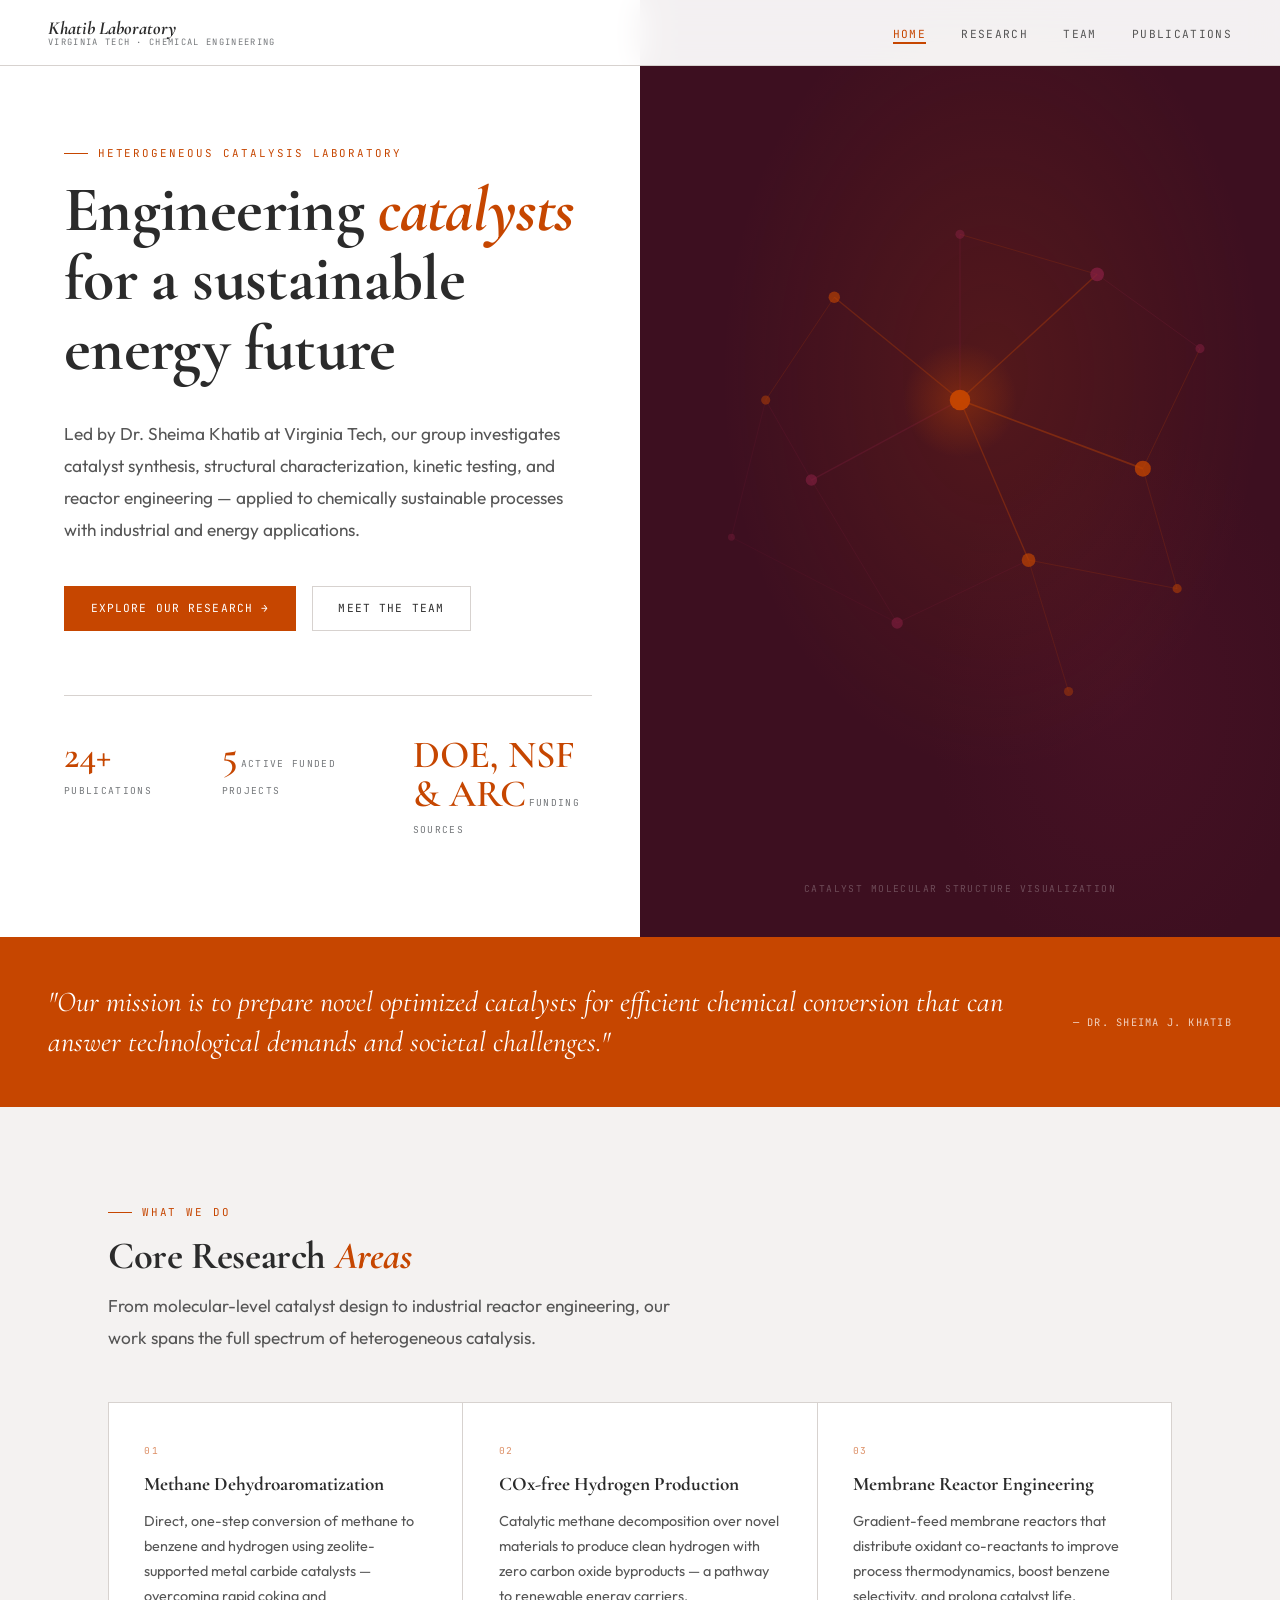
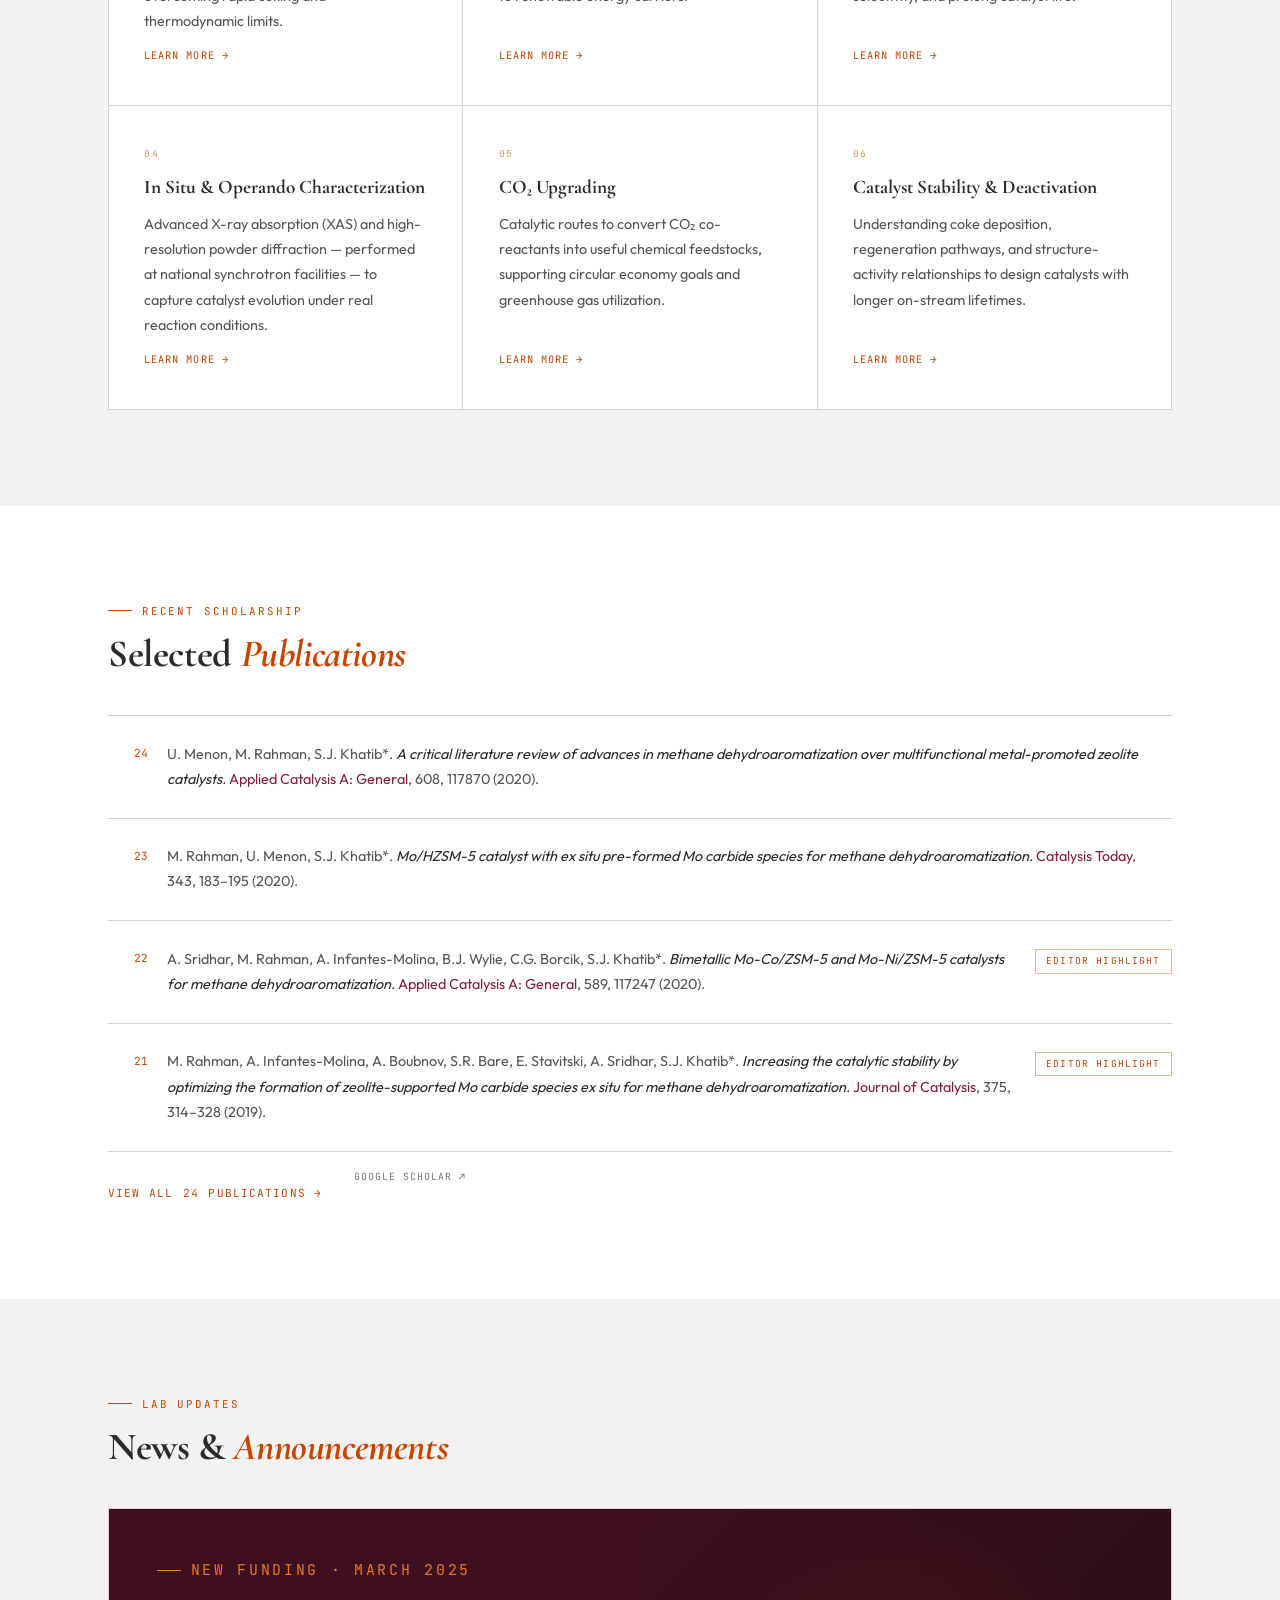
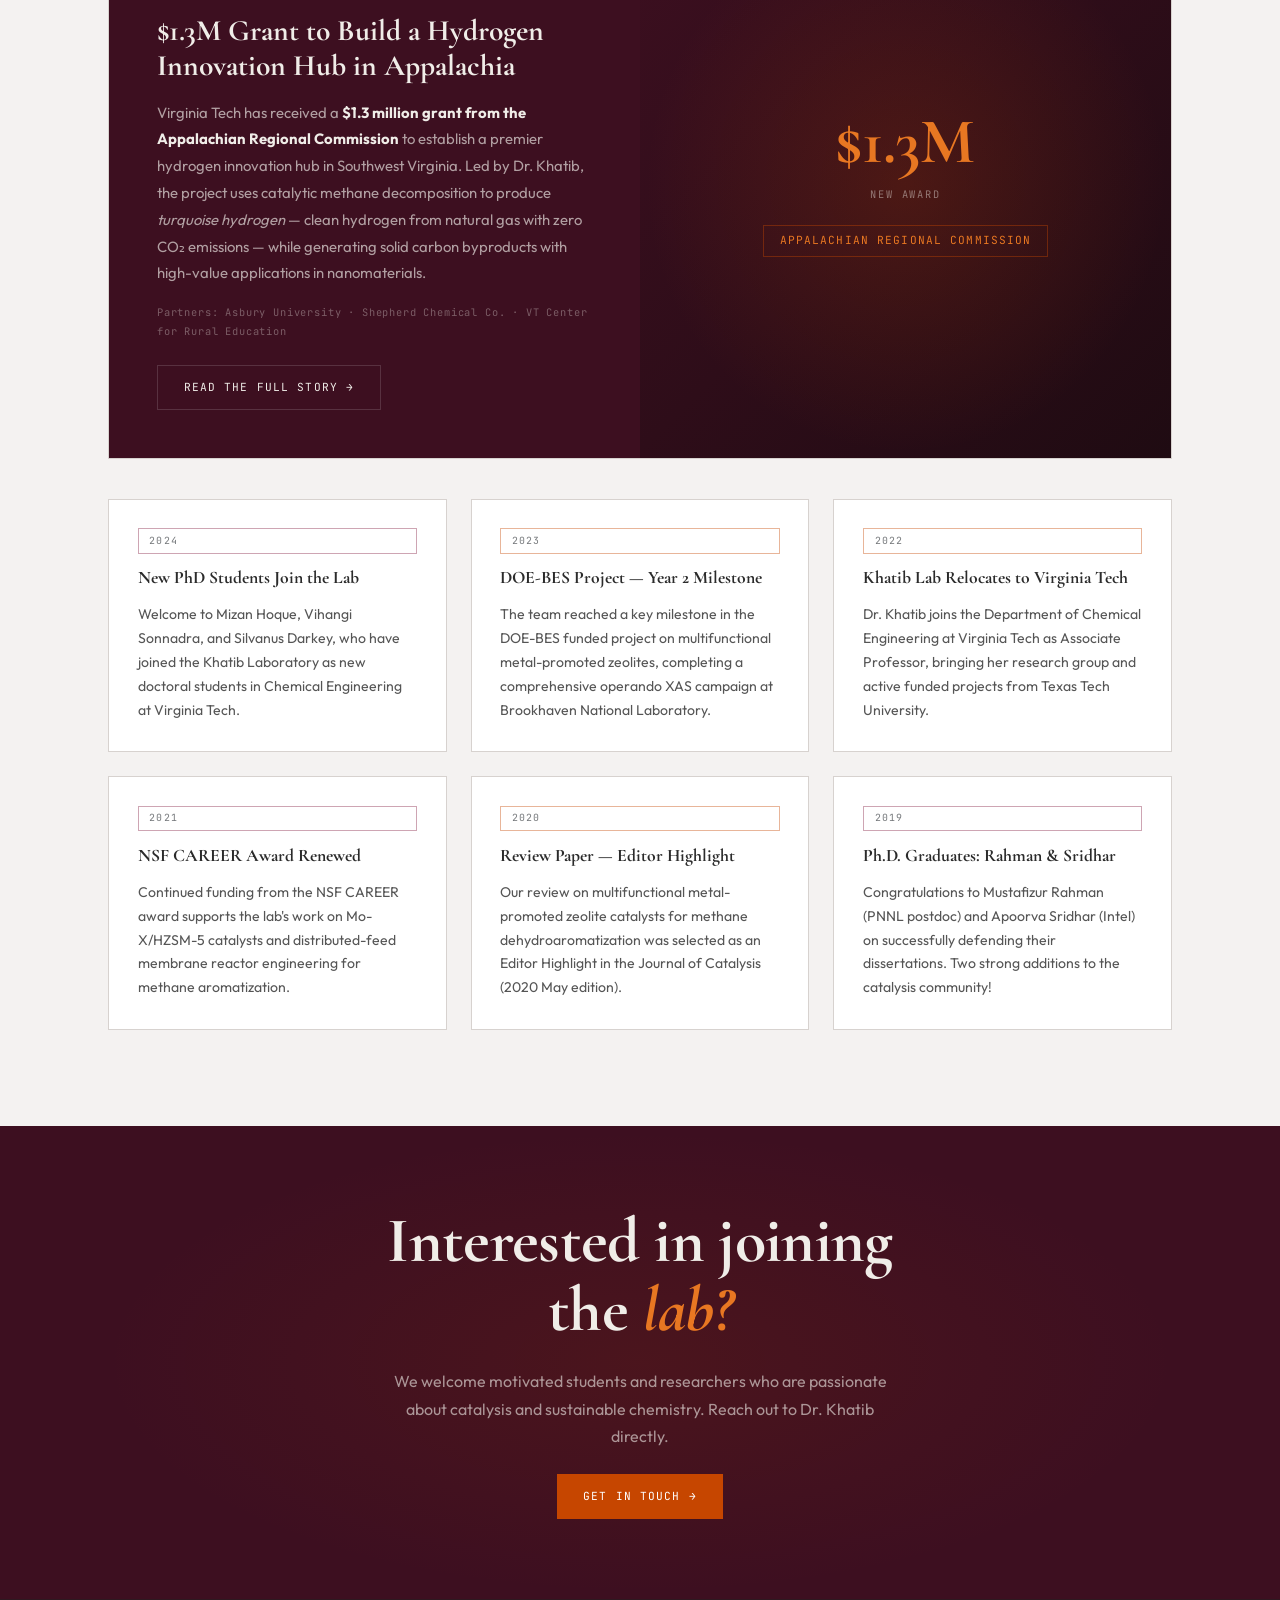
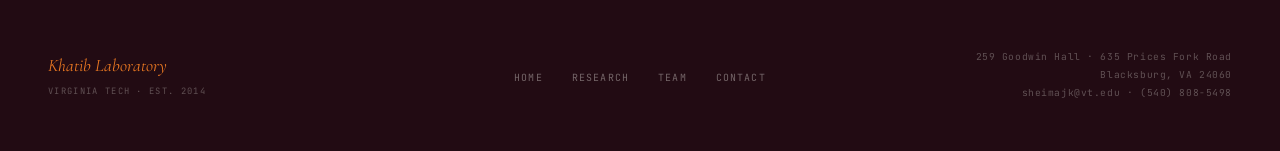
==== commit 650602d8: "Add files via upload" ====
--- a/index.html
+++ b/index.html
@@ -4,7 +4,7 @@
   <meta charset="UTF-8">
   <meta name="viewport" content="width=device-width, initial-scale=1.0">
   <meta name="description" content="Khatib Laboratory at Virginia Tech studies heterogeneous catalysis, methane conversion, hydrogen production, catalyst characterization, and reactor engineering.">
-  <meta name="theme-color" content="#f7f5f1">
+  <meta name="theme-color" content="#861f41">
   <title>Khatib Laboratory — Virginia Tech</title>
   <link rel="stylesheet" href="style.css">
   <style>
@@ -65,8 +65,8 @@
       position: absolute;
       inset: 0;
       background:
-        radial-gradient(ellipse 65% 65% at 55% 40%, rgba(181,134,42,0.16) 0%, transparent 65%),
-        radial-gradient(ellipse 50% 50% at 75% 75%, rgba(42,104,96,0.12) 0%, transparent 60%);
+        radial-gradient(ellipse 65% 65% at 55% 40%, rgba(198,70,0,0.16) 0%, transparent 65%),
+        radial-gradient(ellipse 50% 50% at 75% 75%, rgba(134,31,65,0.12) 0%, transparent 60%);
     }
     .hero__right svg {
       position: absolute;
@@ -267,7 +267,7 @@
       margin-top: 0.5rem;
     }
     .news__spotlight-visual {
-      background: linear-gradient(135deg, #1a1c1f 0%, #222830 100%);
+      background: linear-gradient(135deg, #3d0f20 0%, #1f0b12 100%);
       display: flex;
       align-items: center;
       justify-content: center;
@@ -279,7 +279,7 @@
       content: '';
       position: absolute;
       inset: 0;
-      background: radial-gradient(ellipse 70% 70% at 50% 50%, rgba(181,134,42,0.2) 0%, transparent 70%);
+      background: radial-gradient(ellipse 70% 70% at 50% 50%, rgba(198,70,0,0.2) 0%, transparent 70%);
     }
     .news__spotlight-badge {
       position: relative;
@@ -310,7 +310,7 @@
       letter-spacing: 0.1em;
       text-transform: uppercase;
       color: var(--gold-light);
-      border: 1px solid rgba(181,134,42,0.4);
+      border: 1px solid rgba(198,70,0,0.4);
       padding: 0.35rem 1rem;
       margin-top: 0.5rem;
     }
@@ -365,7 +365,7 @@
       content: '';
       position: absolute;
       inset: 0;
-      background: radial-gradient(ellipse 60% 70% at 50% 50%, rgba(181,134,42,0.1) 0%, transparent 70%);
+      background: radial-gradient(ellipse 60% 70% at 50% 50%, rgba(198,70,0,0.1) 0%, transparent 70%);
     }
     .cta-strip .display-title { color: #f0ede8; position: relative; }
     .cta-strip .display-title em { color: var(--gold-light); }
@@ -379,7 +379,7 @@
 
     /* Footer */
     .site-footer {
-      background: #111315;
+      background: #220b13;
       color: rgba(240,237,232,0.55);
       padding: 3rem var(--gutter);
       display: grid;
@@ -513,45 +513,45 @@
       <svg viewBox="0 0 560 720" fill="none" xmlns="http://www.w3.org/2000/svg">
         <defs>
           <radialGradient id="nodeGlow" cx="50%" cy="50%" r="50%">
-            <stop offset="0%" stop-color="#b5862a" stop-opacity="0.35"/>
-            <stop offset="100%" stop-color="#b5862a" stop-opacity="0"/>
+            <stop offset="0%" stop-color="#c64600" stop-opacity="0.35"/>
+            <stop offset="100%" stop-color="#c64600" stop-opacity="0"/>
           </radialGradient>
         </defs>
         <!-- Bonds -->
-        <line x1="280" y1="300" x2="400" y2="190" stroke="#b5862a" stroke-width="1.2" opacity="0.35"/>
-        <line x1="280" y1="300" x2="170" y2="210" stroke="#b5862a" stroke-width="1.2" opacity="0.3"/>
-        <line x1="280" y1="300" x2="440" y2="360" stroke="#b5862a" stroke-width="1.5" opacity="0.4"/>
-        <line x1="280" y1="300" x2="150" y2="370" stroke="#2a6860" stroke-width="1.2" opacity="0.3"/>
-        <line x1="280" y1="300" x2="340" y2="440" stroke="#b5862a" stroke-width="1.2" opacity="0.35"/>
-        <line x1="280" y1="300" x2="280" y2="155" stroke="#2a6860" stroke-width="1" opacity="0.25"/>
-        <line x1="400" y1="190" x2="280" y2="155" stroke="#b5862a" stroke-width="0.8" opacity="0.2"/>
-        <line x1="400" y1="190" x2="490" y2="255" stroke="#2a6860" stroke-width="0.8" opacity="0.25"/>
-        <line x1="440" y1="360" x2="490" y2="255" stroke="#b5862a" stroke-width="0.8" opacity="0.22"/>
-        <line x1="440" y1="360" x2="470" y2="465" stroke="#b5862a" stroke-width="0.8" opacity="0.2"/>
-        <line x1="340" y1="440" x2="470" y2="465" stroke="#b5862a" stroke-width="0.8" opacity="0.2"/>
-        <line x1="340" y1="440" x2="225" y2="495" stroke="#2a6860" stroke-width="0.8" opacity="0.2"/>
-        <line x1="340" y1="440" x2="375" y2="555" stroke="#b5862a" stroke-width="0.8" opacity="0.18"/>
-        <line x1="150" y1="370" x2="110" y2="300" stroke="#2a6860" stroke-width="0.8" opacity="0.2"/>
-        <line x1="150" y1="370" x2="225" y2="495" stroke="#2a6860" stroke-width="0.8" opacity="0.18"/>
-        <line x1="170" y1="210" x2="110" y2="300" stroke="#b5862a" stroke-width="0.8" opacity="0.2"/>
-        <line x1="110" y1="300" x2="80" y2="420" stroke="#2a6860" stroke-width="0.8" opacity="0.15"/>
-        <line x1="225" y1="495" x2="80" y2="420" stroke="#2a6860" stroke-width="0.7" opacity="0.15"/>
+        <line x1="280" y1="300" x2="400" y2="190" stroke="#c64600" stroke-width="1.2" opacity="0.35"/>
+        <line x1="280" y1="300" x2="170" y2="210" stroke="#c64600" stroke-width="1.2" opacity="0.3"/>
+        <line x1="280" y1="300" x2="440" y2="360" stroke="#c64600" stroke-width="1.5" opacity="0.4"/>
+        <line x1="280" y1="300" x2="150" y2="370" stroke="#861f41" stroke-width="1.2" opacity="0.3"/>
+        <line x1="280" y1="300" x2="340" y2="440" stroke="#c64600" stroke-width="1.2" opacity="0.35"/>
+        <line x1="280" y1="300" x2="280" y2="155" stroke="#861f41" stroke-width="1" opacity="0.25"/>
+        <line x1="400" y1="190" x2="280" y2="155" stroke="#c64600" stroke-width="0.8" opacity="0.2"/>
+        <line x1="400" y1="190" x2="490" y2="255" stroke="#861f41" stroke-width="0.8" opacity="0.25"/>
+        <line x1="440" y1="360" x2="490" y2="255" stroke="#c64600" stroke-width="0.8" opacity="0.22"/>
+        <line x1="440" y1="360" x2="470" y2="465" stroke="#c64600" stroke-width="0.8" opacity="0.2"/>
+        <line x1="340" y1="440" x2="470" y2="465" stroke="#c64600" stroke-width="0.8" opacity="0.2"/>
+        <line x1="340" y1="440" x2="225" y2="495" stroke="#861f41" stroke-width="0.8" opacity="0.2"/>
+        <line x1="340" y1="440" x2="375" y2="555" stroke="#c64600" stroke-width="0.8" opacity="0.18"/>
+        <line x1="150" y1="370" x2="110" y2="300" stroke="#861f41" stroke-width="0.8" opacity="0.2"/>
+        <line x1="150" y1="370" x2="225" y2="495" stroke="#861f41" stroke-width="0.8" opacity="0.18"/>
+        <line x1="170" y1="210" x2="110" y2="300" stroke="#c64600" stroke-width="0.8" opacity="0.2"/>
+        <line x1="110" y1="300" x2="80" y2="420" stroke="#861f41" stroke-width="0.8" opacity="0.15"/>
+        <line x1="225" y1="495" x2="80" y2="420" stroke="#861f41" stroke-width="0.7" opacity="0.15"/>
         <!-- Main node glow -->
         <circle cx="280" cy="300" r="50" fill="url(#nodeGlow)"/>
         <!-- Nodes -->
-        <circle cx="280" cy="300" r="9"  fill="#b5862a" opacity="0.95"/>
-        <circle cx="400" cy="190" r="6"  fill="#2a6860" opacity="0.75"/>
-        <circle cx="170" cy="210" r="5"  fill="#b5862a" opacity="0.6"/>
-        <circle cx="440" cy="360" r="7"  fill="#b5862a" opacity="0.75"/>
-        <circle cx="150" cy="370" r="5"  fill="#2a6860" opacity="0.6"/>
-        <circle cx="340" cy="440" r="6"  fill="#b5862a" opacity="0.65"/>
-        <circle cx="225" cy="495" r="5"  fill="#2a6860" opacity="0.55"/>
-        <circle cx="470" cy="465" r="4"  fill="#b5862a" opacity="0.5"/>
-        <circle cx="280" cy="155" r="4"  fill="#2a6860" opacity="0.5"/>
-        <circle cx="110" cy="300" r="4"  fill="#b5862a" opacity="0.45"/>
-        <circle cx="490" cy="255" r="4"  fill="#2a6860" opacity="0.5"/>
-        <circle cx="375" cy="555" r="4"  fill="#b5862a" opacity="0.4"/>
-        <circle cx="80"  cy="420" r="3"  fill="#2a6860" opacity="0.35"/>
+        <circle cx="280" cy="300" r="9"  fill="#c64600" opacity="0.95"/>
+        <circle cx="400" cy="190" r="6"  fill="#861f41" opacity="0.75"/>
+        <circle cx="170" cy="210" r="5"  fill="#c64600" opacity="0.6"/>
+        <circle cx="440" cy="360" r="7"  fill="#c64600" opacity="0.75"/>
+        <circle cx="150" cy="370" r="5"  fill="#861f41" opacity="0.6"/>
+        <circle cx="340" cy="440" r="6"  fill="#c64600" opacity="0.65"/>
+        <circle cx="225" cy="495" r="5"  fill="#861f41" opacity="0.55"/>
+        <circle cx="470" cy="465" r="4"  fill="#c64600" opacity="0.5"/>
+        <circle cx="280" cy="155" r="4"  fill="#861f41" opacity="0.5"/>
+        <circle cx="110" cy="300" r="4"  fill="#c64600" opacity="0.45"/>
+        <circle cx="490" cy="255" r="4"  fill="#861f41" opacity="0.5"/>
+        <circle cx="375" cy="555" r="4"  fill="#c64600" opacity="0.4"/>
+        <circle cx="80"  cy="420" r="3"  fill="#861f41" opacity="0.35"/>
       </svg>
       <p class="hero__right-label">Catalyst molecular structure visualization</p>
     </div>
--- a/style.css
+++ b/style.css
@@ -10,21 +10,27 @@
 /* ── Design Tokens ── */
 :root {
   /* Colors */
-  --bg:          #f7f5f1;        /* warm off-white page background */
-  --bg-alt:      #efece6;        /* slightly darker panels */
-  --bg-dark:     #1a1c1f;        /* dark sections */
+  --bg:          #ffffff;        /* Yardline White */
+  --bg-alt:      #f4f2f1;        /* warm neutral panel */
+  --bg-dark:     #3d0f20;        /* deep maroon section */
   --surface:     #ffffff;
-  --border:      #ddd9d0;
-  --border-dark: rgba(255,255,255,0.1);
-
-  --ink:         #1a1c1f;        /* primary text */
-  --ink-mid:     #5a5750;        /* secondary text */
-  --ink-light:   #9a9590;        /* muted text */
-
-  --gold:        #b5862a;        /* primary accent */
-  --gold-light:  #d4a84b;
-  --rust:        #8c3a2a;        /* secondary accent */
-  --teal:        #2a6860;        /* tertiary accent */
+  --border:      #d7d2cf;
+  --border-dark: rgba(255,255,255,0.14);
+
+  --ink:         #2b2b2b;        /* primary text */
+  --ink-mid:     #555555;        /* secondary text */
+  --ink-light:   #75787b;        /* Hokie Stone */
+
+  /* Virginia Tech brand colors */
+  --vt-maroon:   #861f41;        /* Chicago Maroon */
+  --vt-orange:   #e87722;        /* Burnt Orange */
+  --vt-impact:   #c64600;        /* Impact Orange: accessible digital text */
+
+  /* Existing semantic names retained to minimize maintenance changes */
+  --gold:        var(--vt-impact);
+  --gold-light:  var(--vt-orange);
+  --rust:        var(--vt-maroon);
+  --teal:        var(--vt-maroon);
 
   /* Typography */
   --font-display: 'Cormorant Garamond', Georgia, serif;
@@ -158,7 +164,7 @@
   align-items: center;
   justify-content: space-between;
   padding: 1.1rem var(--gutter);
-  background: rgba(247, 245, 241, 0.92);
+  background: rgba(255, 255, 255, 0.94);
   backdrop-filter: blur(16px);
   -webkit-backdrop-filter: blur(16px);
   border-bottom: 1px solid var(--border);
@@ -231,7 +237,7 @@
   content: '';
   position: absolute;
   inset: 0;
-  background: radial-gradient(ellipse 70% 80% at 10% 60%, rgba(181,134,42,0.12) 0%, transparent 60%);
+  background: radial-gradient(ellipse 70% 80% at 10% 60%, rgba(198,70,0,0.12) 0%, transparent 60%);
   pointer-events: none;
 }
 .page-header .eyebrow { color: var(--gold-light); }
@@ -257,9 +263,9 @@
   padding: 0.2rem 0.65rem;
   border: 1px solid;
 }
-.tag--gold  { color: var(--gold);  border-color: rgba(181,134,42,0.4); }
-.tag--teal  { color: var(--teal);  border-color: rgba(42,104,96,0.4); }
-.tag--rust  { color: var(--rust);  border-color: rgba(140,58,42,0.4); }
+.tag--gold  { color: var(--gold);  border-color: rgba(198,70,0,0.4); }
+.tag--teal  { color: var(--teal);  border-color: rgba(134,31,65,0.4); }
+.tag--rust  { color: var(--rust);  border-color: rgba(134,31,65,0.4); }
 
 /* ── Scroll reveal ── */
 .reveal {
@@ -300,7 +306,7 @@
     display: none;
     position: absolute;
     top: 100%; left: 0; right: 0;
-    background: rgba(247,245,241,0.97);
+    background: rgba(255,255,255,0.98);
     flex-direction: column;
     gap: 0;
     border-bottom: 1px solid var(--border);
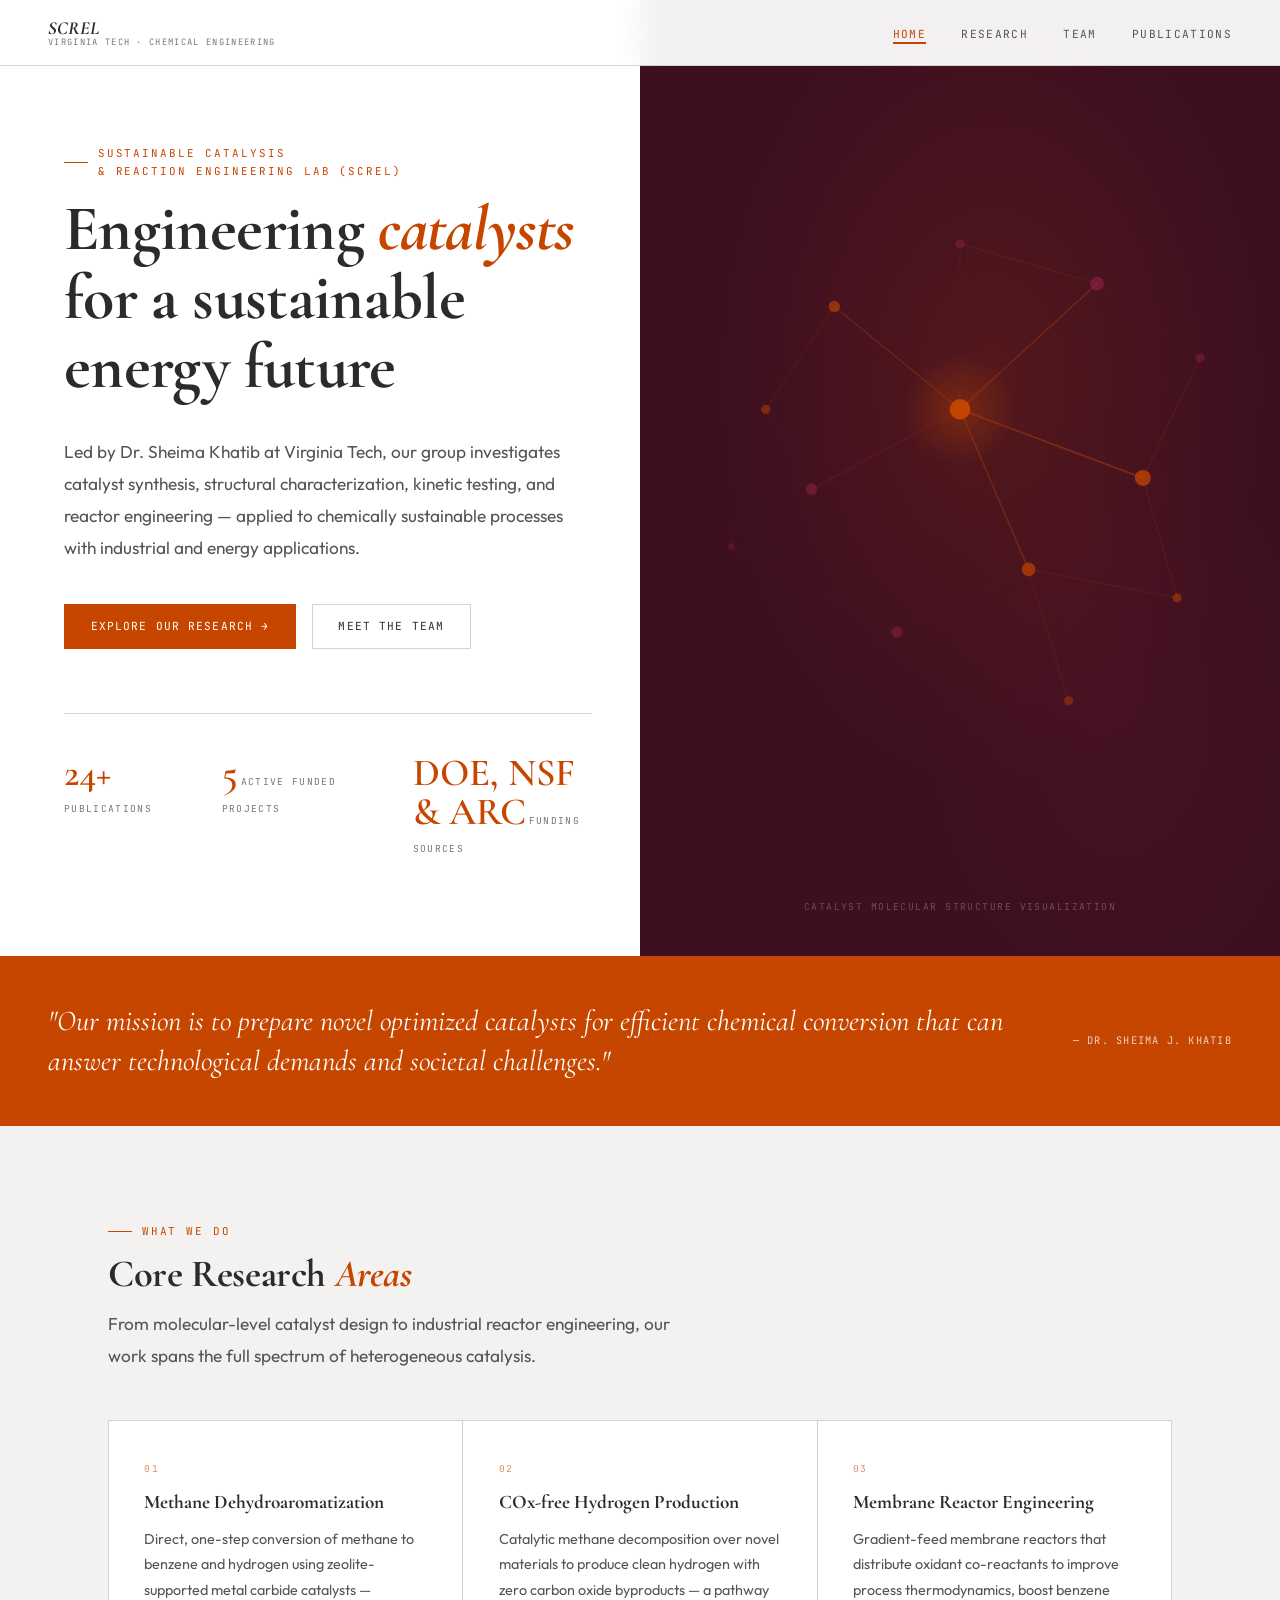
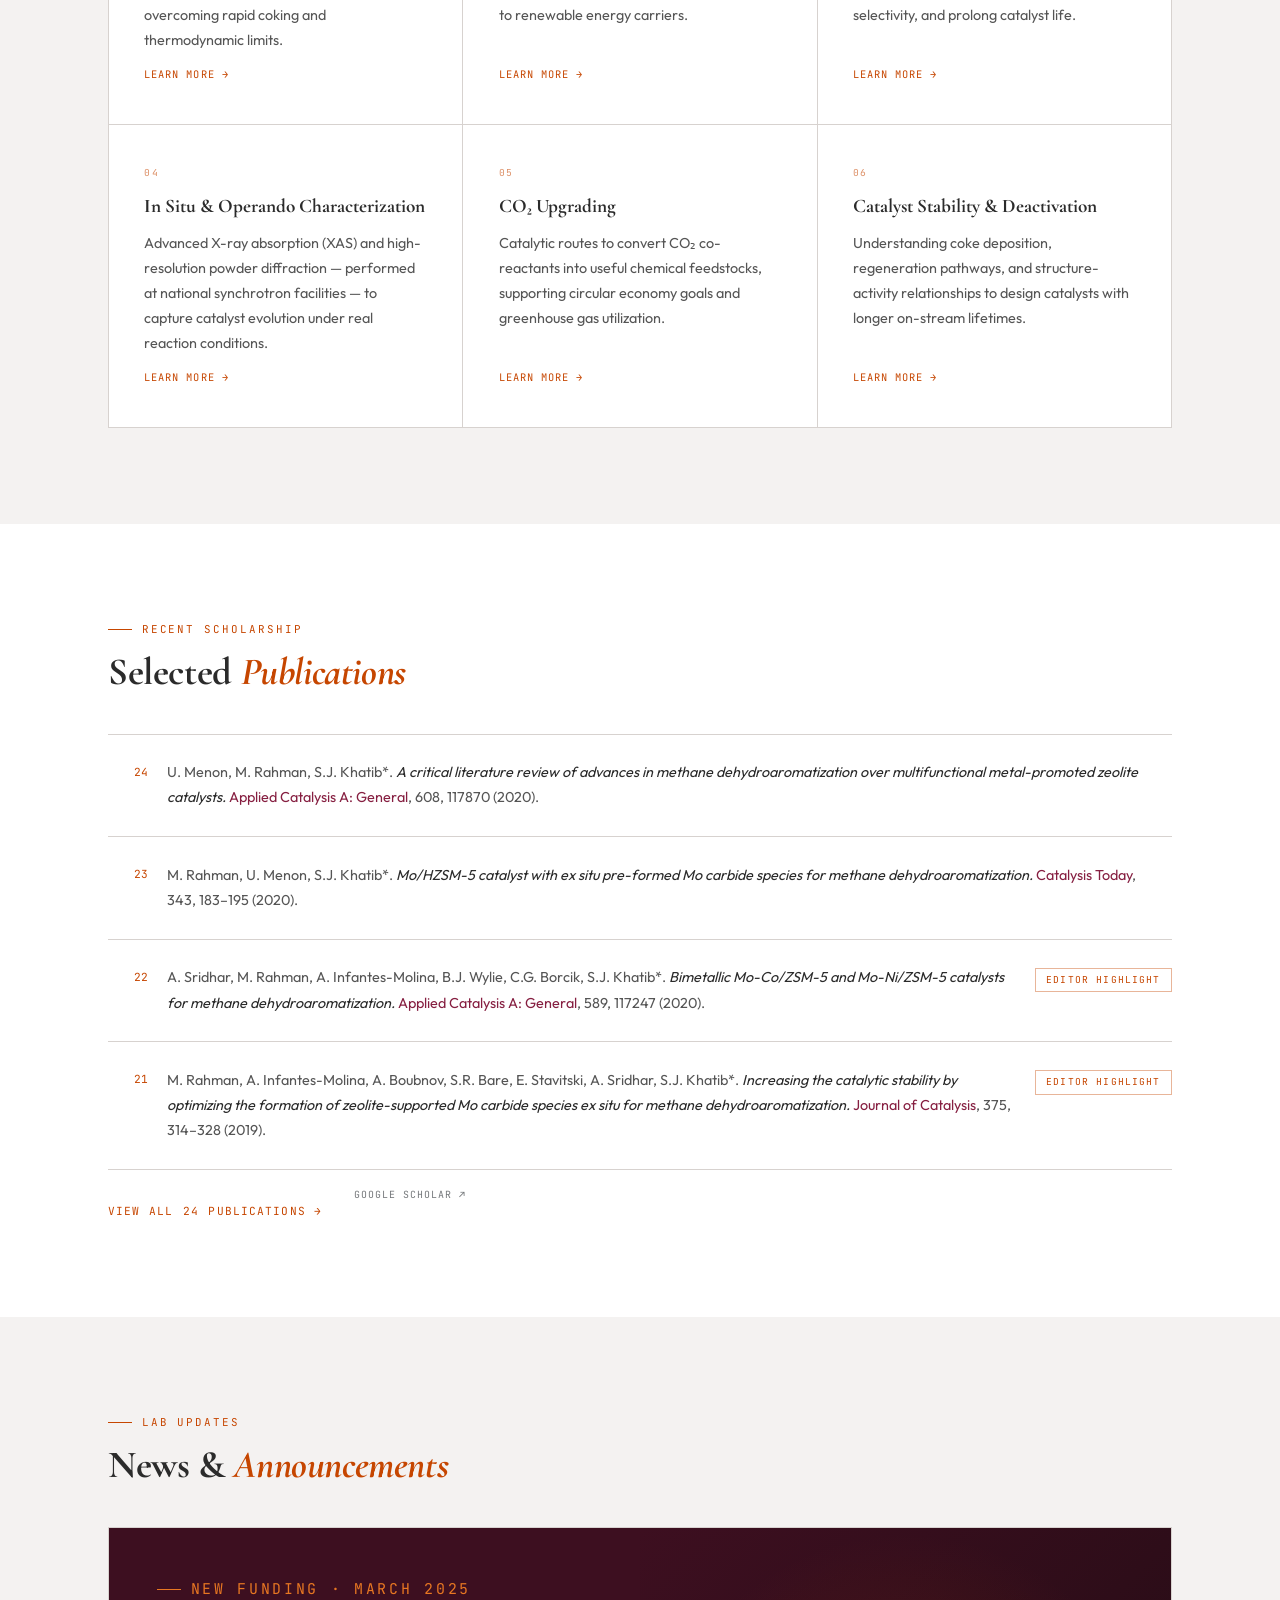
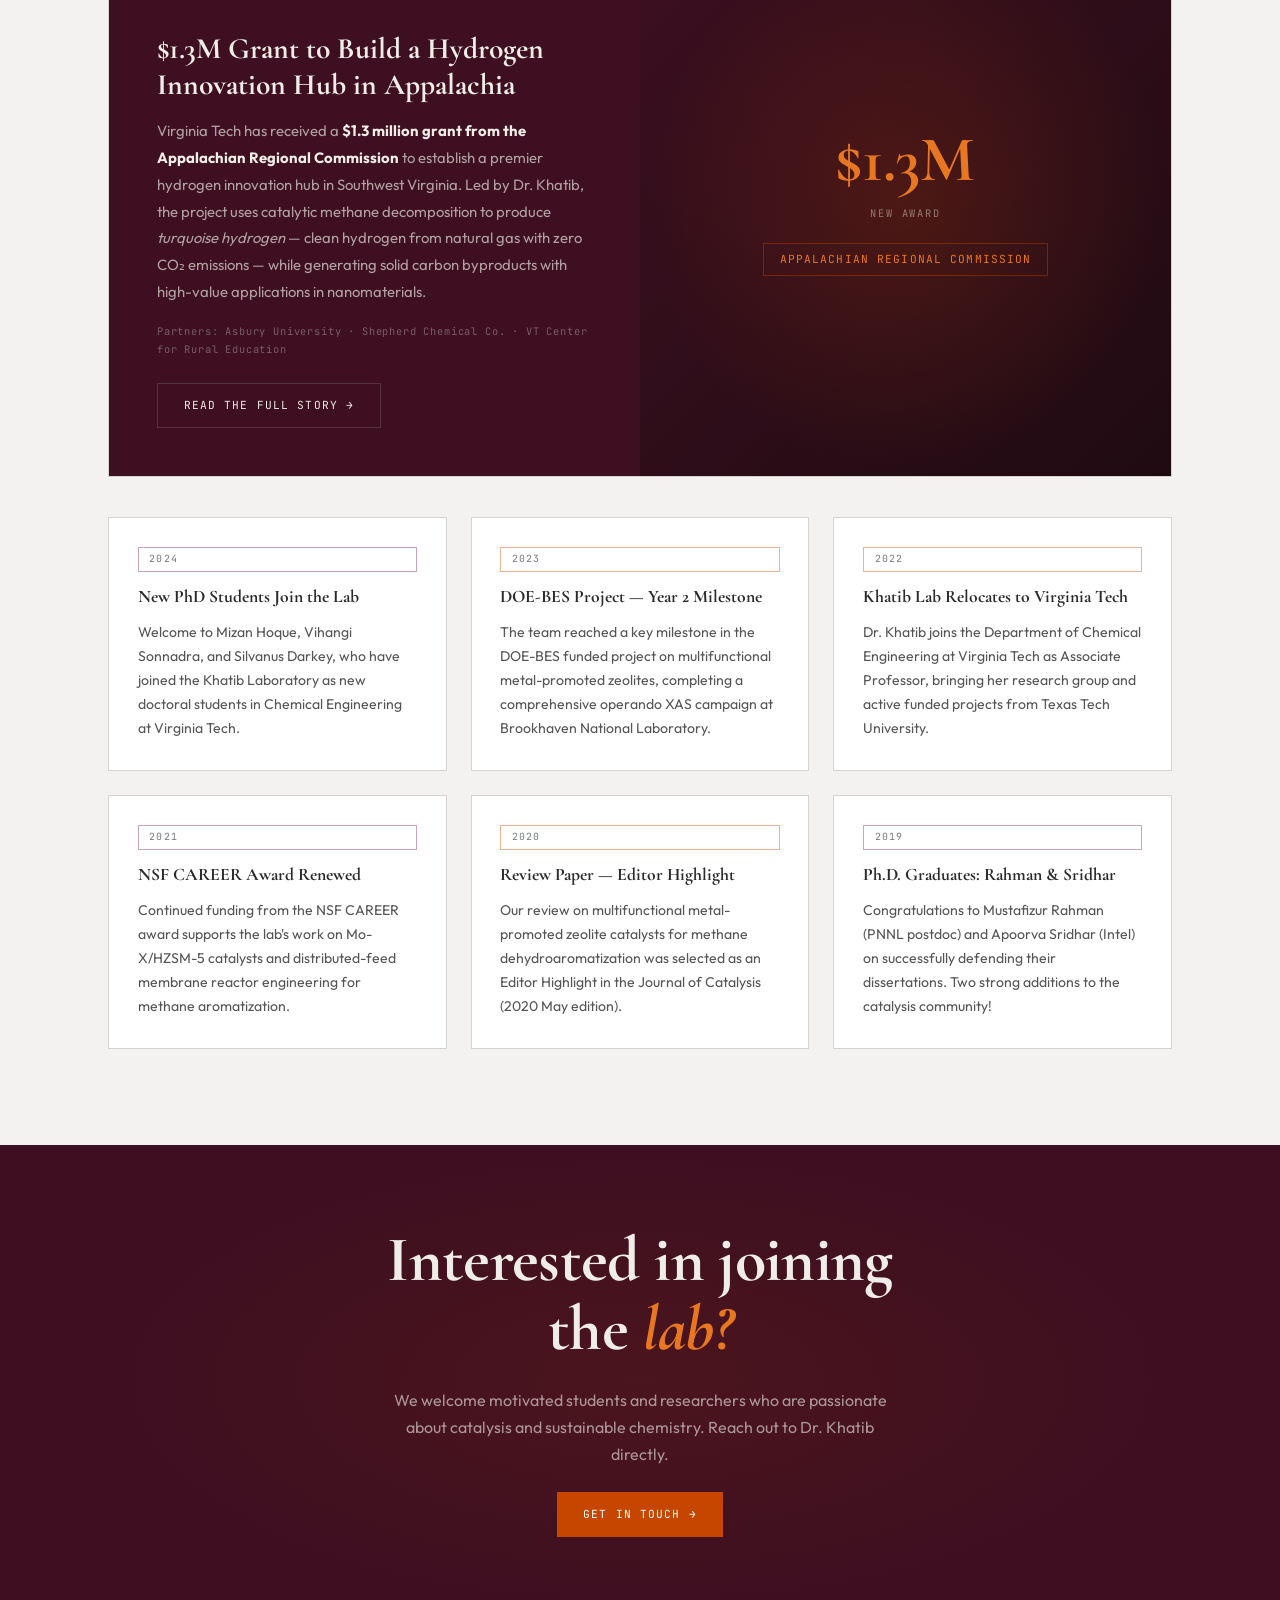
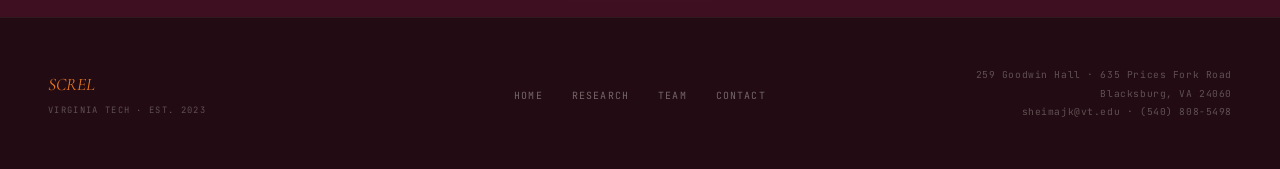
==== commit c9db1464: "update website design and content" ====
--- a/index.html
+++ b/index.html
@@ -5,7 +5,7 @@
   <meta name="viewport" content="width=device-width, initial-scale=1.0">
   <meta name="description" content="Khatib Laboratory at Virginia Tech studies heterogeneous catalysis, methane conversion, hydrogen production, catalyst characterization, and reactor engineering.">
   <meta name="theme-color" content="#861f41">
-  <title>Khatib Laboratory — Virginia Tech</title>
+  <title>Sustainable Catalysis and Rection Engineering Lab (SCREL) — Virginia Tech</title>
   <link rel="stylesheet" href="style.css">
   <style>
     /* ══ PAGE-SPECIFIC: index.html ══ */
@@ -455,7 +455,7 @@
   <!-- ══ NAVIGATION ══ -->
   <nav class="site-nav" id="mainNav">
     <a href="index.html" class="nav-logo">
-      <span class="nav-logo__name">Khatib Laboratory</span>
+      <span class="nav-logo__name">SCREL</span>
       <span class="nav-logo__sub">Virginia Tech · Chemical Engineering</span>
     </a>
     <button class="nav-toggle" id="navToggle" type="button" aria-label="Toggle menu" aria-controls="navLinks" aria-expanded="false">
@@ -472,7 +472,7 @@
   <!-- ══ HERO ══ -->
   <section class="hero">
     <div class="hero__left">
-      <p class="eyebrow">Heterogeneous Catalysis Laboratory</p>
+      <p class="eyebrow">Sustainable Catalysis <br>&amp; Reaction Engineering Lab (SCREL)</p>
 
       <h1 class="display-title">
         Engineering <em>catalysts</em><br>
@@ -763,8 +763,8 @@
   <!-- ══ FOOTER ══ -->
   <footer class="site-footer">
     <div class="footer__brand">
-      Khatib Laboratory
-      <small>Virginia Tech · Est. 2014</small>
+      SCREL
+      <small>Virginia Tech · Est. 2023</small>
     </div>
     <ul class="footer__links">
       <li><a href="index.html">Home</a></li>
